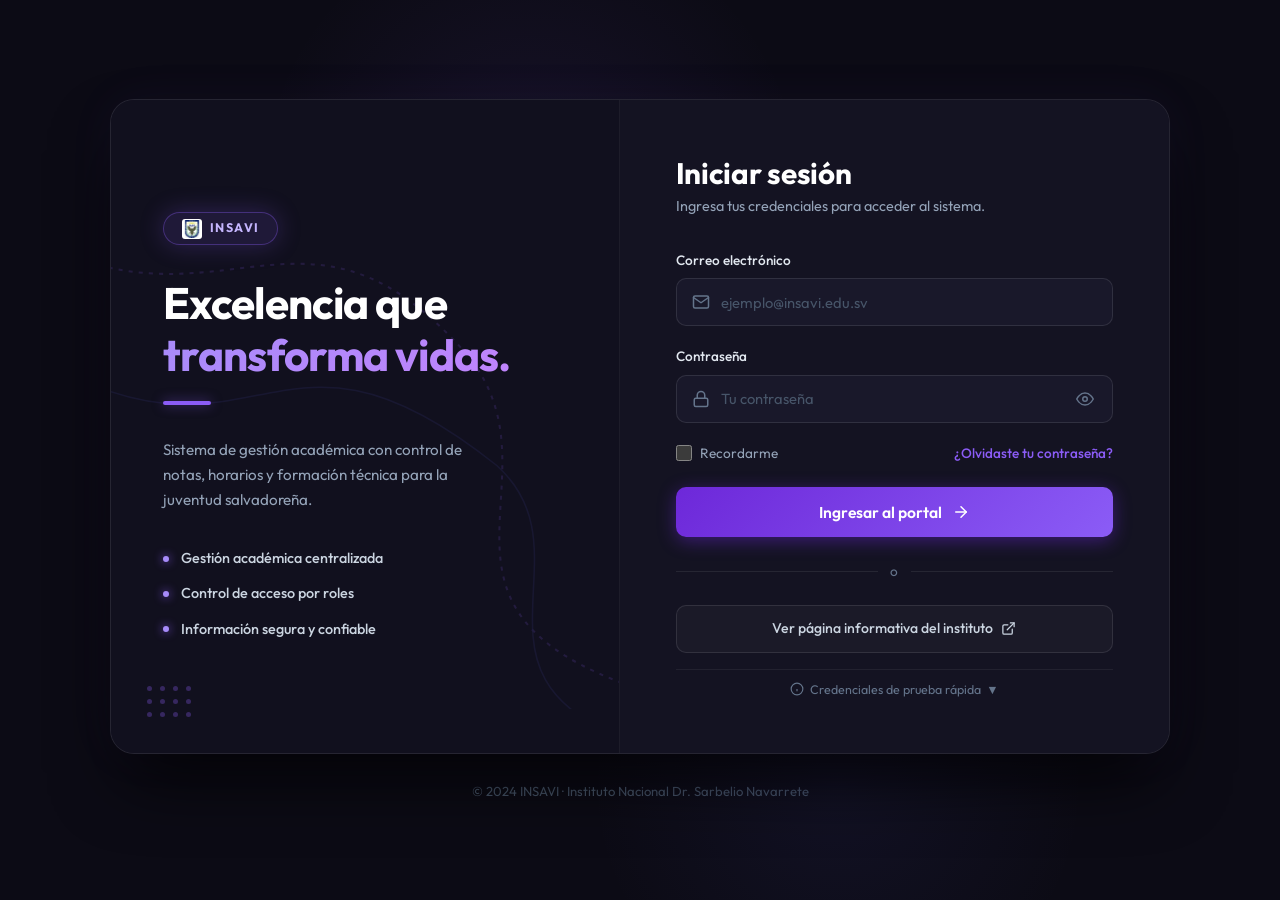
==== index.html @ 85af498f "INSAVI - sistema académico completo" ====
<!DOCTYPE html>
<html lang="es" data-theme="dark">
<head>
  <meta charset="UTF-8">
  <meta name="viewport" content="width=device-width, initial-scale=1.0">
  <title>INSAVI - Iniciar Sesión</title>
  <meta name="description" content="Portal académico del Instituto Nacional Dr. Sarbelio Navarrete. Acceso para administradores, docentes, estudiantes y padres de familia.">
  <link rel="preconnect" href="https://fonts.googleapis.com">
  <link rel="preconnect" href="https://fonts.gstatic.com" crossorigin>
  <link href="https://fonts.googleapis.com/css2?family=Outfit:wght@300;400;500;600;700&display=swap" rel="stylesheet">
  <link rel="stylesheet" href="css/insavi.css">
</head>
<body style="background: #0c0b15; margin: 0; min-height: 100vh; font-family: 'Outfit', sans-serif;">

  <div class="login-page-wrap">
    
    <!-- CARD CONTENEDOR PRINCIPAL -->
    <div class="login-card-container">
      
      <!-- LADO IZQUIERDO: HERO / BRAND -->
      <aside class="login-hero-side">
        <!-- SVG Decorativo de curvas / ondas de fondo -->
        <svg class="hero-wave-bg" viewBox="0 0 500 600" fill="none" xmlns="http://www.w3.org/2000/svg">
          <path d="M-50 150 C 120 220, 200 80, 350 250 C 450 370, 280 500, 520 580" stroke="#8b5cf6" stroke-width="2" stroke-dasharray="4 6"/>
          <path d="M-20 280 C 150 350, 180 200, 380 360 C 480 450, 320 580, 540 640" stroke="#6366f1" stroke-width="1.5" opacity="0.6"/>
        </svg>

        <!-- Matriz de puntos decorativa (inferior izquierda) -->
        <div class="dot-grid">
          <span></span><span></span><span></span><span></span>
          <span></span><span></span><span></span><span></span>
          <span></span><span></span><span></span><span></span>
        </div>

        <div class="login-hero-content">
          <!-- Badge Pill con el Escudo Oficial de INSAVI -->
          <div class="brand-badge">
            <img src="imgInsavi/img9.jpg" alt="Escudo INSAVI" style="width: 20px; height: 20px; object-fit: contain; border-radius: 3px; background: #fff; padding: 1px;">
            INSAVI
          </div>

          <h1>
            Excelencia que<br>
            <span class="purple-text">transforma vidas.</span>
          </h1>

          <div class="accent-bar"></div>

          <p class="desc">
            Sistema de gestión académica con control de notas, horarios y formación técnica para la juventud salvadoreña.
          </p>

          <ul class="feature-list">
            <li><span class="bullet-dot"></span> Gestión académica centralizada</li>
            <li><span class="bullet-dot"></span> Control de acceso por roles</li>
            <li><span class="bullet-dot"></span> Información segura y confiable</li>
          </ul>
        </div>
      </aside>

      <!-- LADO DERECHO: FORMULARIO DE ACCESO -->
      <main class="login-form-side">
        <div class="login-form-wrap" style="max-width: 100%;">
          
          <h2>Iniciar sesión</h2>
          <p class="form-subtitle">Ingresa tus credenciales para acceder al sistema.</p>

          <div class="login-error" id="loginError" role="alert"></div>

          <form class="login-form" id="loginForm" novalidate style="gap: 1.25rem;">
            
            <!-- Campo Correo -->
            <div class="form-group">
              <label for="email" class="form-label">Correo electrónico</label>
              <div class="input-wrapper">
                <span class="input-icon-left">
                  <svg width="18" height="18" viewBox="0 0 24 24" fill="none" stroke="currentColor" stroke-width="2" stroke-linecap="round" stroke-linejoin="round">
                    <path d="M4 4h16c1.1 0 2 .9 2 2v12c0 1.1-.9 2-2 2H4c-1.1 0-2-.9-2-2V6c0-1.1.9-2 2-2z"/>
                    <polyline points="22,6 12,13 2,6"/>
                  </svg>
                </span>
                <input type="email" class="login-input" id="email" name="email" placeholder="ejemplo@insavi.edu.sv" autocomplete="email" required>
              </div>
            </div>

            <!-- Campo Contraseña -->
            <div class="form-group">
              <label for="password" class="form-label">Contraseña</label>
              <div class="input-wrapper">
                <span class="input-icon-left">
                  <svg width="18" height="18" viewBox="0 0 24 24" fill="none" stroke="currentColor" stroke-width="2" stroke-linecap="round" stroke-linejoin="round">
                    <rect x="3" y="11" width="18" height="11" rx="2" ry="2"/>
                    <path d="M7 11V7a5 5 0 0 1 10 0v4"/>
                  </svg>
                </span>
                <input type="password" class="login-input" id="password" name="password" placeholder="Tu contraseña" autocomplete="current-password" required>
                <button type="button" class="btn-toggle-pwd" onclick="togglePasswordVisibility()" aria-label="Mostrar u ocultar contraseña">
                  <svg id="eyeIcon" width="18" height="18" viewBox="0 0 24 24" fill="none" stroke="currentColor" stroke-width="2" stroke-linecap="round" stroke-linejoin="round">
                    <path d="M1 12s4-8 11-8 11 8 11 8-4 8-11 8-11-8-11-8z"/>
                    <circle cx="12" cy="12" r="3"/>
                  </svg>
                </button>
              </div>
              <span class="error-text" id="passwordError" style="color: #f87171; font-size: 0.8rem; margin-top: 0.35rem; display: block;"></span>
            </div>

            <!-- Recordarme & Olvidaste Contraseña -->
            <div class="form-aux-row">
              <label class="remember-label">
                <input type="checkbox" id="rememberMe">
                <span>Recordarme</span>
              </label>
              <a href="#" onclick="alert('Por favor comunícate con la Dirección o Administración del INSAVI para restablecer tu acceso.'); return false;" class="forgot-password-link">
                ¿Olvidaste tu contraseña?
              </a>
            </div>

            <!-- Botón Ingresar -->
            <button type="submit" class="btn-login-submit" id="loginBtn">
              Ingresar al portal
              <svg width="18" height="18" viewBox="0 0 24 24" fill="none" stroke="currentColor" stroke-width="2" stroke-linecap="round" stroke-linejoin="round">
                <line x1="5" y1="12" x2="19" y2="12"/>
                <polyline points="12 5 19 12 12 19"/>
              </svg>
            </button>
          </form>

          <!-- Divisor con o -->
          <div class="form-split-divider">
            <span>o</span>
          </div>

          <!-- Botón de Página Informativa -->
          <a href="insavi.html" class="btn-public-info">
            Ver página informativa del instituto
            <svg width="15" height="15" viewBox="0 0 24 24" fill="none" stroke="currentColor" stroke-width="2" stroke-linecap="round" stroke-linejoin="round">
              <path d="M18 13v6a2 2 0 0 1-2 2H5a2 2 0 0 1-2-2V8a2 2 0 0 1 2-2h6"/>
              <polyline points="15 3 21 3 21 9"/>
              <line x1="10" y1="14" x2="21" y2="3"/>
            </svg>
          </a>

          <!-- Credenciales Demo (Plegables para pruebas rápidas) -->
          <div class="demo-creds-drawer">
            <button type="button" class="demo-creds-btn" onclick="toggleDemoDrawer()">
              <svg width="14" height="14" viewBox="0 0 24 24" fill="none" stroke="currentColor" stroke-width="2"><circle cx="12" cy="12" r="10"/><line x1="12" y1="16" x2="12" y2="12"/><line x1="12" y1="8" x2="12.01" y2="8"/></svg>
              Credenciales de prueba rápida <span id="demoArrow">▼</span>
            </button>
            <div id="demoCredentialsContainer" class="demo-credentials" style="display: none;">
              <div class="demo-head">Haz clic en una cuenta para rellenar los datos:</div>
              <div class="demo-credential" onclick="fillDemo('admin@insavi.edu.sv', 'admin123')">
                <span class="cred-role">Administración</span>
                <span class="cred-email">admin@insavi.edu.sv</span>
                <span class="cred-pass">Clave: <code>admin123</code></span>
              </div>
              <div class="demo-credential" onclick="fillDemo('maria.garcia@insavi.edu.sv', 'docente123')">
                <span class="cred-role">Docencia</span>
                <span class="cred-email">maria.garcia@insavi.edu.sv</span>
                <span class="cred-pass">Clave: <code>docente123</code></span>
              </div>
              <div class="demo-credential" onclick="fillDemo('ana.lopez@estudiante.insavi.edu.sv', 'est123')">
                <span class="cred-role">Estudiantil</span>
                <span class="cred-email">ana.lopez@estudiante.insavi.edu.sv</span>
                <span class="cred-pass">Clave: <code>est123</code></span>
              </div>
              <div class="demo-credential" onclick="fillDemo('jorge.lopez@padre.insavi.edu.sv', 'padre123')">
                <span class="cred-role">Familia</span>
                <span class="cred-email">jorge.lopez@padre.insavi.edu.sv</span>
                <span class="cred-pass">Clave: <code>padre123</code></span>
              </div>
              <div class="demo-credential" onclick="fillDemo('pedro.ramirez@insavi.edu.sv', 'servicios123')">
                <span class="cred-role">Servicios Varios</span>
                <span class="cred-email">pedro.ramirez@insavi.edu.sv</span>
                <span class="cred-pass">Clave: <code>servicios123</code></span>
              </div>
            </div>
          </div>

        </div>
      </main>

    </div>

    <!-- PIE DE PÁGINA EXTERNO -->
    <div class="login-footer-copy">
      © 2024 INSAVI · Instituto Nacional Dr. Sarbelio Navarrete
    </div>

  </div>

  <script src="data/seed.js"></script>
  <script src="js/db.js"></script>
  <script src="js/auth.js"></script>
  <script>
    // Visibilidad de contraseña
    function togglePasswordVisibility() {
      const pwdInput = document.getElementById('password');
      const eyeIcon = document.getElementById('eyeIcon');
      if (pwdInput.type === 'password') {
        pwdInput.type = 'text';
        eyeIcon.innerHTML = `
          <path d="M17.94 17.94A10.07 10.07 0 0 1 12 20c-7 0-11-8-11-8a18.45 18.45 0 0 1 5.06-5.94M9.9 4.24A9.12 9.12 0 0 1 12 4c7 0 11 8 11 8a18.5 18.5 0 0 1-2.16 3.19m-6.72-1.07a3 3 0 1 1-4.24-4.24"/>
          <line x1="1" y1="1" x2="23" y2="23"/>
        `;
      } else {
        pwdInput.type = 'password';
        eyeIcon.innerHTML = `
          <path d="M1 12s4-8 11-8 11 8 11 8-4 8-11 8-11-8-11-8z"/>
          <circle cx="12" cy="12" r="3"/>
        `;
      }
    }

    // Toggle para credenciales de demostración
    function toggleDemoDrawer() {
      const container = document.getElementById('demoCredentialsContainer');
      const arrow = document.getElementById('demoArrow');
      const isHidden = container.style.display === 'none';
      container.style.display = isHidden ? 'block' : 'none';
      arrow.textContent = isHidden ? '▲' : '▼';
    }

    // Auto-rellenar credenciales
    function fillDemo(email, pass) {
      document.getElementById('email').value = email;
      document.getElementById('password').value = pass;
      document.getElementById('email').focus();
    }

    // Recordar correo si fue guardado
    document.addEventListener('DOMContentLoaded', () => {
      const savedEmail = localStorage.getItem('insavi_remember_email');
      if (savedEmail) {
        document.getElementById('email').value = savedEmail;
        document.getElementById('rememberMe').checked = true;
      }

      document.getElementById('loginForm')?.addEventListener('submit', () => {
        const remember = document.getElementById('rememberMe')?.checked;
        const email = document.getElementById('email')?.value.trim();
        if (remember && email) {
          localStorage.setItem('insavi_remember_email', email);
        } else {
          localStorage.removeItem('insavi_remember_email');
        }
      });
    });
  </script>
</body>
</html>
---- css/insavi.css ----
/* ==========================================================================
   INSAVI - Sistema de Diseño
   Paleta institucional refrigerada + tipografía distintiva
   ========================================================================== */

:root {
  /* ===== Paleta institucional (azul / verde / amarillo) ===== */
  --azul-900: #0f172a;
  --azul-800: #1e293b;
  --azul-700: #334155;
  --azul-600: #2563eb;
  --azul-500: #3b82f6;
  --azul-100: #dbeafe;

  --verde-700: #15803d;
  --verde-600: #16a34a;
  --verde-500: #22c55e;
  --verde-100: #dcfce7;

  --amarillo-500: #eab308;
  --amarillo-400: #facc15;
  --amarillo-100: #fef9c3;

  --tinta-900: #0f172a;
  --tinta-700: #334155;
  --tinta-500: #64748b;
  --tinta-300: #94a3b8;

  --neutro-50: #f8fafc;
  --neutro-100: #f1f5f9;
  --neutro-200: #e2e8f0;
  --neutro-400: #94a3b8;

  --exito-700: #15803d;
  --exito-100: #dcfce7;
  --warning-700: #b45309;
  --warning-100: #fef3c7;
  --error-700: #b91c1c;
  --error-100: #fee2e2;

  /* ===== Roles de superficie ===== */
  --bg-canvas: #f1f5f9;
  --bg-surface: #ffffff;
  --bg-raised: #f8fafc;
  --text-primary: var(--tinta-900);
  --text-secondary: var(--tinta-500);
  --text-muted: var(--tinta-300);
  --border-subtle: var(--neutro-200);
  --border-strong: var(--tinta-300);

  --accent: var(--azul-600);
  --accent-hover: var(--azul-700);
  --accent-press: var(--azul-800);
  --accent-soft: var(--azul-100);

  --shadow-1: 0 1px 3px 0 rgb(0 0 0 / 0.1), 0 1px 2px -1px rgb(0 0 0 / 0.1);
  --shadow-2: 0 4px 6px -1px rgb(0 0 0 / 0.1), 0 2px 4px -2px rgb(0 0 0 / 0.1);
  --shadow-3: 0 10px 15px -3px rgb(0 0 0 / 0.1), 0 4px 6px -4px rgb(0 0 0 / 0.1);
  --shadow-4: 0 20px 25px -5px rgb(0 0 0 / 0.1), 0 8px 10px -6px rgb(0 0 0 / 0.1);

  --radius-xs: 6px;
  --radius-sm: 8px;
  --radius-md: 12px;
  --radius-lg: 16px;
  --radius-xl: 24px;
  --radius-2xl: 32px;

  --font-display: 'Outfit', sans-serif;
  --font-body: 'Outfit', sans-serif;

  --ring: 0 0 0 3px rgba(37, 99, 235, 0.25);

  color-scheme: light;
}

[data-theme="dark"] {
  /* Fondos profundos con tinte púrpura/azul oscuro */
  --bg-canvas: #101018;      /* Fondo principal */
  --bg-surface: #181824;     /* Barra lateral / Header */
  --bg-raised: #1d1d2b;      /* Tarjetas, Filas de tabla */
  
  --text-primary: #f8fafc;
  --text-secondary: #94a3b8;
  --text-muted: #64748b;
  
  /* Bordes muy sutiles */
  --border-subtle: rgba(255, 255, 255, 0.05);
  --border-strong: rgba(255, 255, 255, 0.1);

  /* Acento: Púrpura brillante */
  --accent: #8b5cf6;         /* Botones, Activo */
  --accent-hover: #7c3aed;
  --accent-soft: rgba(139, 92, 246, 0.15);

  /* Colores institucionales / KPI en dark mode */
  --azul-900: #1e1b4b;
  --azul-600: #6366f1;       /* Indigo */
  --azul-100: rgba(99, 102, 241, 0.15);
  
  --verde-100: rgba(16, 185, 129, 0.15); /* Esmeralda */
  --verde-500: #10b981;
  --verde-600: #059669;

  --amarillo-100: rgba(245, 158, 11, 0.15); /* Ambar */
  --amarillo-500: #f59e0b;
  --amarillo-600: #d97706;

  /* Estados */
  --exito-100: rgba(16, 185, 129, 0.2);
  --exito-700: #10b981;
  --warning-100: rgba(245, 158, 11, 0.2);
  --warning-700: #f59e0b;
  --error-100: rgba(239, 68, 68, 0.2);
  --error-700: #ef4444;

  --shadow-1: 0 4px 6px -1px rgba(0, 0, 0, 0.5);
  --shadow-2: 0 10px 15px -3px rgba(0, 0, 0, 0.6);
  --shadow-3: 0 20px 25px -5px rgba(0, 0, 0, 0.7);
  --shadow-4: 0 25px 50px -12px rgba(0, 0, 0, 0.8);

  --ring: 0 0 0 3px rgba(139, 92, 246, 0.4);

  color-scheme: dark;
}

/* ==========================================================================
   RESET / BASE
   ========================================================================== */

*,
*::before,
*::after {
  box-sizing: border-box;
  margin: 0;
  padding: 0;
}

html {
  scroll-behavior: smooth;
}

body {
  font-family: var(--font-body);
  font-weight: 400;
  line-height: 1.5;
  background: var(--bg-canvas);
  color: var(--text-primary);
  -webkit-font-smoothing: antialiased;
  text-rendering: optimizeLegibility;
  overflow-x: hidden;
  transition: background-color 0.25s ease, color 0.25s ease;
}

a {
  color: inherit;
  text-decoration: none;
}

button {
  font-family: inherit;
  cursor: pointer;
  border: none;
  background: none;
}

input,
select,
textarea {
  font-family: inherit;
}

::selection {
  background: var(--azul-100);
  color: var(--azul-900);
}

/* ==========================================================================
   TIPOGRAFÍA
   ========================================================================== */

h1, h2, h3, h4 {
  font-family: var(--font-display);
  font-weight: 600;
  text-wrap: balance;
  line-height: 1.15;
  letter-spacing: -0.01em;
}

p {
  text-wrap: pretty;
}

.display-lg {
  font-size: clamp(2rem, 5vw, 3.25rem);
  font-weight: 600;
  line-height: 1.05;
  letter-spacing: -0.02em;
}

.display-md {
  font-size: clamp(1.5rem, 3.5vw, 2.25rem);
  font-weight: 600;
  line-height: 1.1;
  letter-spacing: -0.015em;
}

.heading-sm {
  font-size: 1.05rem;
  font-weight: 600;
}

.body-lg {
  font-size: 1.05rem;
  color: var(--text-secondary);
  line-height: 1.7;
  max-width: 62ch;
}

.body-md {
  font-size: 0.95rem;
  color: var(--text-secondary);
  line-height: 1.6;
}

.caption {
  font-size: 0.8rem;
  color: var(--text-muted);
}

/* Números tabulares para datos */
.tnum {
  font-variant-numeric: tabular-nums;
}

/* ==========================================================================
   BOTONES
   ========================================================================== */

.btn {
  display: inline-flex;
  align-items: center;
  justify-content: center;
  gap: 0.5rem;
  min-height: 44px;
  padding: 0.65rem 1.25rem;
  border-radius: var(--radius-sm);
  font-weight: 600;
  font-size: 0.9rem;
  line-height: 1;
  transition: transform 0.15s ease, background-color 0.15s ease, box-shadow 0.15s ease;
  will-change: transform;
}

.btn:active {
  transform: translateY(1px);
}

.btn:focus-visible {
  outline: none;
  box-shadow: var(--ring);
}

.btn-primary {
  background: var(--accent);
  color: #fff;
}

.btn-primary:hover {
  background: var(--accent-hover);
}

.btn-success {
  background: var(--verde-600);
  color: #fff;
}

.btn-success:hover {
  background: var(--verde-700);
}

.btn-danger {
  background: var(--error-700);
  color: #fff;
}

.btn-danger:hover {
  background: #93370d;
}

.btn-ghost {
  background: transparent;
  color: var(--text-primary);
  border: 1px solid var(--border-strong);
}

.btn-ghost:hover {
  background: var(--bg-raised);
}

.btn-soft {
  background: var(--accent-soft);
  color: var(--accent);
  border: 1px solid transparent;
}

.btn-soft:hover {
  background: var(--azul-100);
}

.btn-sm {
  padding: 0.45rem 0.85rem;
  font-size: 0.8rem;
  min-height: 34px;
  gap: 0.35rem;
}

.btn-icon {
  padding: 0;
  width: 38px;
  height: 38px;
  border-radius: var(--radius-sm);
}

.data-table .btn-icon {
  border: 1px solid var(--border-strong);
  background: var(--bg-surface);
  transition: all 0.2s ease;
}

.data-table .btn-icon:hover {
  background: var(--bg-raised);
  border-color: var(--text-muted);
}

.btn:disabled {
  opacity: 0.6;
  cursor: not-allowed;
}

/* ==========================================================================
   INPUTS / FORMULARIOS
   ========================================================================== */

.field {
  display: flex;
  flex-direction: column;
  gap: 0.4rem;
}

.field label {
  font-size: 0.85rem;
  font-weight: 500;
  color: var(--text-primary);
}

.field .input,
.field select.input {
  min-height: 44px;
  padding: 0.6rem 0.9rem;
  border: 1px solid var(--border-strong);
  border-radius: var(--radius-sm);
  background: var(--bg-surface);
  color: var(--text-primary);
  font-size: 0.92rem;
  transition: border-color 0.15s ease, box-shadow 0.15s ease;
}

.field .input:focus {
  outline: none;
  border-color: var(--accent);
  box-shadow: var(--ring);
}

.field .input::placeholder {
  color: var(--text-muted);
}

.field .hint {
  font-size: 0.75rem;
  color: var(--text-muted);
}

.field .error-text {
  font-size: 0.8rem;
  color: var(--error-700);
  min-height: 0;
}

/* ==========================================================================
   CARD
   ========================================================================== */

.card {
  background: var(--bg-surface);
  border: 1px solid var(--border-subtle);
  border-radius: var(--radius-lg);
  box-shadow: var(--shadow-2);
  transition: transform 0.2s ease, box-shadow 0.2s ease;
}

.card-hover:hover {
  transform: translateY(-2px);
  box-shadow: var(--shadow-4);
}

/* ==========================================================================
   SIDEBAR / NAV LATERAL
   ========================================================================== */

.sidebar {
  position: fixed;
  inset: 0 auto 0 0;
  width: 264px;
  background: var(--bg-surface);
  border-right: 1px solid var(--border-subtle);
  display: flex;
  flex-direction: column;
  z-index: 40;
  transition: transform 0.3s ease;
}

.sidebar-header {
  padding: 1.5rem 1.25rem 1rem;
  display: flex;
  align-items: center;
  gap: 0.75rem;
  border-bottom: 1px solid var(--border-subtle);
  margin-bottom: 0.75rem;
}

.sidebar-header .logo {
  width: 44px;
  height: 44px;
  border-radius: var(--radius-md);
  display: flex;
  align-items: center;
  justify-content: center;
  background: #ffffff;
  padding: 2px;
  flex-shrink: 0;
  box-shadow: 0 2px 8px rgba(0, 0, 0, 0.2);
  overflow: hidden;
}

.sidebar-header .logo img {
  width: 100%;
  height: 100%;
  object-fit: contain;
}

.sidebar-header .brand-name {
  font-family: var(--font-display);
  font-weight: 600;
  font-size: 1rem;
  line-height: 1.2;
}

.sidebar-header .brand-sub {
  font-size: 0.75rem;
  color: var(--text-muted);
}

.sidebar-nav {
  flex: 1;
  padding: 0.5rem 0.75rem;
  overflow-y: auto;
}

.sidebar-promo-card {
  margin: 1rem 0.75rem;
  padding: 1rem;
  background: linear-gradient(135deg, rgba(139, 92, 246, 0.2) 0%, rgba(59, 130, 246, 0.1) 100%);
  border: 1px solid rgba(139, 92, 246, 0.3);
  border-radius: var(--radius-md);
  position: relative;
  overflow: hidden;
}

.sidebar-promo-card h3 {
  font-size: 1rem;
  color: var(--text-primary);
  margin-bottom: 0.2rem;
  position: relative;
  z-index: 2;
}

.sidebar-promo-card p {
  font-size: 0.7rem;
  color: var(--text-secondary);
  line-height: 1.3;
  position: relative;
  z-index: 2;
}

.promo-bg {
  position: absolute;
  bottom: -20px;
  right: -20px;
  width: 80px;
  height: 80px;
  background: radial-gradient(circle, rgba(139, 92, 246, 0.5) 0%, rgba(0,0,0,0) 70%);
  border-radius: 50%;
  z-index: 1;
}

.nav-section {
  font-size: 0.7rem;
  font-weight: 600;
  text-transform: uppercase;
  letter-spacing: 0.06em;
  color: var(--text-muted);
  padding: 0.8rem 0.75rem 0.4rem;
}

.nav-link {
  display: flex;
  align-items: center;
  gap: 0.7rem;
  width: 100%;
  min-height: 42px;
  padding: 0.55rem 0.75rem;
  border-radius: var(--radius-sm);
  font-size: 0.9rem;
  font-weight: 500;
  color: var(--text-secondary);
  transition: background-color 0.15s ease, color 0.15s ease;
}

.nav-link:hover {
  background: var(--bg-raised);
  color: var(--text-primary);
}

.nav-link.active {
  background: var(--accent-soft);
  color: var(--accent);
  font-weight: 600;
}

[data-theme="dark"] .nav-link.active {
  background: rgba(139, 92, 246, 0.2); 
  color: #a78bfa; 
  border-left: 3px solid var(--accent);
}

.nav-link .nav-icon {
  width: 20px;
  text-align: center;
  font-size: 1rem;
  flex-shrink: 0;
}

.sidebar-footer {
  padding: 1rem 1.25rem;
  border-top: 1px solid var(--border-subtle);
  display: flex;
  flex-direction: column;
  gap: 0.5rem;
}

/* ==========================================================================
   LAYOUT PRINCIPAL
   ========================================================================== */

.dashboard {
  min-height: 100dvh;
  display: flex;
}

.main-content {
  flex: 1;
  margin-left: 264px;
  padding: 2rem clamp(1.25rem, 4vw, 3rem) 4rem;
  background: var(--bg-canvas);
  transition: background-color 0.25s ease;
}

[data-theme="dark"] .main-content {
  background: 
    radial-gradient(circle at 85% 8%, rgba(139, 92, 246, 0.12) 0%, transparent 45%),
    radial-gradient(circle at 50% 98%, rgba(99, 102, 241, 0.08) 0%, transparent 50%),
    var(--bg-canvas);
}

/* Header superior */
.topbar {
  display: flex;
  align-items: flex-start;
  justify-content: space-between;
  gap: 1rem;
  margin-bottom: 2.5rem;
  position: relative;
}

.topbar .greeting {
  font-size: 0.85rem;
  color: var(--text-muted);
  margin-bottom: 0.25rem;
}

.topbar h1 {
  font-size: clamp(1.25rem, 2.5vw, 1.6rem);
}

.topbar-actions {
  display: flex;
  align-items: center;
  gap: 0.5rem;
}

/* Avatar de usuario */
.user-chip {
  display: flex;
  align-items: center;
  gap: 0.6rem;
  padding: 0.4rem 0.6rem 0.4rem 0.4rem;
  border-radius: var(--radius-lg);
  background: var(--bg-surface);
  border: 1px solid var(--border-subtle);
}

.avatar {
  width: 36px;
  height: 36px;
  border-radius: 10px;
  display: grid;
  place-items: center;
  font-weight: 700;
  font-size: 0.85rem;
  color: #fff;
  background: linear-gradient(135deg, var(--azul-600), var(--verde-500));
  flex-shrink: 0;
}

.user-chip .chip-meta {
  display: flex;
  flex-direction: column;
  line-height: 1.2;
}

.user-chip .chip-name {
  font-weight: 600;
  font-size: 0.85rem;
}

.user-chip .chip-role {
  font-size: 0.72rem;
  color: var(--text-muted);
  text-transform: uppercase;
  letter-spacing: 0.03em;
}

/* ==========================================================================
   ESTADÍSTICAS (KPI)
   ========================================================================== */

.stats-grid {
  display: grid;
  grid-template-columns: repeat(auto-fit, minmax(200px, 1fr));
  gap: 1rem;
  margin-bottom: 2rem;
}

.kpi {
  padding: 1.25rem;
  border-radius: var(--radius-lg);
  background: var(--bg-surface);
  border: 1px solid var(--border-subtle);
  box-shadow: var(--shadow-2);
  position: relative;
  overflow: hidden;
  display: flex;
  align-items: center;
  gap: 1rem;
}

.kpi::after {
  content: '';
  position: absolute;
  right: -20px;
  top: -20px;
  width: 80px;
  height: 80px;
  border-radius: 50%;
  background: var(--accent-soft);
  opacity: 0.6;
}

.kpi .kpi-icon {
  font-size: 1.4rem;
  width: 48px;
  height: 48px;
  border-radius: 12px;
  display: grid;
  place-items: center;
  background: var(--accent-soft);
  flex-shrink: 0;
}

.kpi-content {
  display: flex;
  flex-direction: column;
}

.kpi .kpi-value {
  font-family: var(--font-display);
  font-size: 1.7rem;
  font-weight: 600;
  letter-spacing: -0.02em;
  line-height: 1.2;
  font-variant-numeric: tabular-nums;
  color: var(--text-primary);
}

.kpi .kpi-label {
  font-size: 0.75rem;
  color: var(--text-muted);
  line-height: 1.3;
}

.kpi.verde .kpi-icon { background: rgba(16, 185, 129, 0.15); color: #10b981; }
.kpi.amarillo .kpi-icon { background: rgba(245, 158, 11, 0.15); color: #f59e0b; }
.kpi.azul .kpi-icon { background: rgba(139, 92, 246, 0.15); color: #8b5cf6; } /* Main purple/indigo */
.kpi.celeste .kpi-icon { background: rgba(59, 130, 246, 0.15); color: #3b82f6; } /* Light blue for family */

/* ==========================================================================
   BARRA DE BÚSQUEDA Y FILTROS (MOCKUP PURPLE THEME)
   ========================================================================== */

.filters-bar {
  display: flex;
  gap: 0.75rem;
  margin-bottom: 1.5rem;
  background: var(--bg-surface);
  padding: 0.6rem 0.85rem;
  border-radius: var(--radius-lg);
  border: 1px solid var(--border-subtle);
  box-shadow: var(--shadow-1);
}

.filters-bar .search-box {
  flex: 1;
  position: relative;
  display: flex;
  align-items: center;
}

.filters-bar .search-box svg {
  position: absolute;
  left: 1rem;
  color: var(--text-muted);
  pointer-events: none;
}

.filters-bar .search-input {
  width: 100%;
  background: var(--bg-raised);
  border: 1px solid var(--border-strong);
  border-radius: var(--radius-md);
  padding: 0.65rem 1rem 0.65rem 2.5rem;
  color: var(--text-primary);
  font-size: 0.88rem;
  outline: none;
  transition: border-color 0.2s, box-shadow 0.2s;
}

.filters-bar .search-input:focus {
  border-color: var(--accent);
  box-shadow: 0 0 0 2px var(--accent-soft);
}

.filters-bar .filter-select-wrap {
  position: relative;
  min-width: 170px;
  display: flex;
  align-items: center;
}

.filters-bar .filter-select-wrap svg.icon-left {
  position: absolute;
  left: 0.85rem;
  color: var(--text-muted);
  pointer-events: none;
}

.filters-bar .filter-select {
  width: 100%;
  background: var(--bg-raised);
  border: 1px solid var(--border-strong);
  border-radius: var(--radius-md);
  padding: 0.65rem 1.8rem 0.65rem 2.2rem;
  color: var(--text-primary);
  font-size: 0.85rem;
  outline: none;
  cursor: pointer;
  appearance: none;
  transition: border-color 0.2s;
}

.filters-bar .filter-select:focus {
  border-color: var(--accent);
}

.filters-bar .filter-select-wrap .chevron-down {
  position: absolute;
  right: 0.85rem;
  color: var(--text-muted);
  pointer-events: none;
}

/* Paginación estilo Mockup */
.pagination-widget {
  display: flex;
  align-items: center;
  justify-content: center;
  gap: 0.5rem;
  margin-top: 1.5rem;
}

.pagination-btn {
  width: 32px;
  height: 32px;
  border-radius: var(--radius-md);
  display: flex;
  align-items: center;
  justify-content: center;
  font-size: 0.85rem;
  font-weight: 600;
  color: var(--text-secondary);
  background: var(--bg-surface);
  border: 1px solid var(--border-subtle);
  cursor: pointer;
  transition: all 0.15s ease;
}

.pagination-btn:hover {
  background: var(--bg-raised);
  color: var(--text-primary);
}

.pagination-btn.active {
  background: var(--accent);
  color: #fff;
  border-color: var(--accent);
  box-shadow: 0 4px 10px rgba(139, 92, 246, 0.4);
}

.pagination-btn:disabled {
  opacity: 0.4;
  cursor: not-allowed;
}

/* ==========================================================================
   TABLAS
   ========================================================================== */

.table-wrap {
  overflow-x: auto;
  border: 1px solid var(--border-subtle);
  border-radius: var(--radius-lg);
  background: var(--bg-surface);
  box-shadow: var(--shadow-2);
}

table.data-table {
  width: 100%;
  border-collapse: collapse;
  min-width: 640px;
}

.data-table th {
  text-align: left;
  padding: 0.85rem 1rem;
  font-size: 0.72rem;
  font-weight: 600;
  text-transform: uppercase;
  letter-spacing: 0.05em;
  color: var(--text-muted);
  background: transparent;
  border-bottom: 1px solid var(--border-strong);
}

.data-table td {
  padding: 0.8rem 1rem;
  border-bottom: 1px solid var(--border-subtle);
  font-size: 0.85rem;
  color: var(--text-secondary);
}

.data-table tbody tr:last-child td {
  border-bottom: none;
}

.data-table tbody tr {
  transition: background-color 0.12s ease;
  background: var(--bg-raised);
}

.data-table tbody tr:hover {
  background: var(--bg-surface);
}

.user-table-cell {
  display: flex;
  align-items: center;
  gap: 0.75rem;
}

.user-table-avatar {
  width: 32px;
  height: 32px;
  border-radius: 50%;
  display: flex;
  align-items: center;
  justify-content: center;
  font-size: 0.75rem;
  font-weight: 700;
  color: #fff;
  flex-shrink: 0;
}

.user-table-avatar.admin { background: #8b5cf6; }
.user-table-avatar.docente { background: #10b981; }
.user-table-avatar.estudiante { background: #f59e0b; }
.user-table-avatar.padre { background: #64748b; }
.user-table-avatar.servicios { background: #3b82f6; }

.user-table-info {
  display: flex;
  flex-direction: column;
}
.user-table-info strong {
  color: var(--text-primary);
  font-size: 0.9rem;
  font-weight: 600;
}
.user-table-info span {
  color: var(--text-muted);
  font-size: 0.75rem;
}

/* Badge de rol */
.role-badge {
  display: inline-flex;
  align-items: center;
  gap: 0.35rem;
  padding: 0.25rem 0.6rem;
  border-radius: 999px;
  font-size: 0.72rem;
  font-weight: 600;
  border: 1px solid transparent;
}

.role-badge.admin { background: rgba(139, 92, 246, 0.15); color: #a78bfa; border-color: rgba(139, 92, 246, 0.3); }
.role-badge.docente { background: rgba(16, 185, 129, 0.15); color: #34d399; border-color: rgba(16, 185, 129, 0.3); }
.role-badge.estudiante { background: rgba(245, 158, 11, 0.15); color: #fbbf24; border-color: rgba(245, 158, 11, 0.3); }
.role-badge.padre { background: rgba(100, 116, 139, 0.15); color: #94a3b8; border-color: rgba(100, 116, 139, 0.3); }
.role-badge.servicios { background: rgba(59, 130, 246, 0.15); color: #60a5fa; border-color: rgba(59, 130, 246, 0.3); }
/* Badge de estado */
.status-dot {
  display: inline-flex;
  align-items: center;
  gap: 0.35rem;
  font-size: 0.8rem;
}

.status-dot::before {
  content: '';
  width: 8px;
  height: 8px;
  border-radius: 50%;
  background: currentColor;
}

.status-dot.activo { color: var(--exito-700); }

/* Badge de nota */
.nota-badge {
  display: inline-flex;
  padding: 0.2rem 0.55rem;
  border-radius: 999px;
  font-size: 0.78rem;
  font-weight: 600;
  font-variant-numeric: tabular-nums;
}

.nota-badge.excellent { background: var(--verde-100); color: var(--exito-700); }
.nota-badge.good { background: var(--azul-100); color: var(--azul-600); }
.nota-badge.average { background: var(--warning-100); color: var(--warning-700); }
.nota-badge.poor { background: var(--error-100); color: var(--error-700); }

/* ==========================================================================
   TABS
   ========================================================================== */

.tabs {
  display: flex;
  gap: 0.35rem;
  flex-wrap: wrap;
  margin-bottom: 1.5rem;
  padding: 0.35rem;
  background: var(--bg-raised);
  border: 1px solid var(--border-subtle);
  border-radius: var(--radius-md);
  width: fit-content;
  max-width: 100%;
}

.tab-btn {
  padding: 0.55rem 1rem;
  border-radius: var(--radius-sm);
  font-size: 0.85rem;
  font-weight: 500;
  color: var(--text-secondary);
  transition: background 0.15s ease, color 0.15s ease, box-shadow 0.15s ease;
  min-height: 40px;
}

.tab-btn:hover {
  color: var(--text-primary);
}

.tab-btn.active {
  background: var(--bg-surface);
  color: var(--accent);
  font-weight: 600;
  box-shadow: var(--shadow-2);
}

/* ==========================================================================
   SECCIONES DE PANEL
   ========================================================================== */

.panel { display: none; }
.panel.active { display: block; animation: panelSlideIn 0.4s cubic-bezier(0.22, 1, 0.36, 1) both; }

@keyframes panelSlideIn {
  from { opacity: 0; transform: translateY(16px) scale(0.995); }
  to { opacity: 1; transform: translateY(0) scale(1); }
}

.panel-exit {
  animation: panelSlideOut 0.2s cubic-bezier(0.55, 0, 1, 0.45) both;
}

@keyframes panelSlideOut {
  from { opacity: 1; transform: translateY(0) scale(1); }
  to { opacity: 0; transform: translateY(-8px) scale(0.995); }
}

.admin-tab { display: none; }
.admin-tab.active { display: block; animation: tabFadeSlide 0.35s cubic-bezier(0.22, 1, 0.36, 1) both; }

@keyframes tabFadeSlide {
  from { opacity: 0; transform: translateX(12px); }
  to { opacity: 1; transform: translateX(0); }
}

/* Stagger animation for list items */
@keyframes listItemIn {
  from { opacity: 0; transform: translateY(8px); }
  to { opacity: 1; transform: translateY(0); }
}

.list-item-enter {
  animation: listItemIn 0.3s cubic-bezier(0.22, 1, 0.36, 1) both;
}

/* Filter bar pulse on change */
@keyframes filterPulse {
  0% { box-shadow: 0 0 0 0 var(--accent-soft); }
  50% { box-shadow: 0 0 0 4px var(--accent-soft); }
  100% { box-shadow: 0 0 0 0 var(--accent-soft); }
}

.filter-active {
  animation: filterPulse 0.4s ease-out;
}

/* Sidebar nav item stagger */
@keyframes navItemIn {
  from { opacity: 0; transform: translateX(-8px); }
  to { opacity: 1; transform: translateX(0); }
}

.nav-item-enter {
  animation: navItemIn 0.25s cubic-bezier(0.22, 1, 0.36, 1) both;
}

/* Enhanced card hover */
.card {
  transition: transform 0.2s cubic-bezier(0.22, 1, 0.36, 1), box-shadow 0.2s ease;
}
.card:hover {
  transform: translateY(-3px);
  box-shadow: var(--shadow-4);
}

/* Button press effect */
.btn {
  transition: transform 0.12s ease, background-color 0.15s ease, box-shadow 0.15s ease;
}
.btn:active {
  transform: scale(0.97);
}

/* Nav link hover enhancement */
.nav-link {
  transition: background-color 0.15s ease, color 0.15s ease, transform 0.15s ease;
}
.nav-link:hover {
  transform: translateX(3px);
}

/* Table row hover enhancement */
table.data-table tbody tr {
  transition: background-color 0.12s ease, transform 0.15s ease;
}
table.data-table tbody tr:hover {
  transform: scale(1.002);
}

/* Toast enhanced */
@keyframes toastIn {
  from { opacity: 0; transform: translateX(30px) scale(0.95); }
  to { opacity: 1; transform: translateX(0) scale(1); }
}

@keyframes toastOut {
  from { opacity: 1; transform: translateX(0) scale(1); }
  to { opacity: 0; transform: translateX(30px) scale(0.95); }
}

/* Modal enhanced */
@keyframes modalIn {
  from { opacity: 0; transform: translateY(20px) scale(0.96); }
  to { opacity: 1; transform: translateY(0) scale(1); }
}

@keyframes overlayIn {
  from { opacity: 0; backdrop-filter: blur(0); }
  to { opacity: 1; backdrop-filter: blur(4px); }
}

.modal-overlay {
  animation: overlayIn 0.25s ease-out;
}

.modal {
  animation: modalIn 0.3s cubic-bezier(0.22, 1, 0.36, 1);
}

/* KPI counter animation */
@keyframes countUp {
  from { opacity: 0; transform: translateY(10px); }
  to { opacity: 1; transform: translateY(0); }
}

.kpi-value {
  animation: countUp 0.5s cubic-bezier(0.22, 1, 0.36, 1) both;
}

/* Badge pop in */
@keyframes badgePop {
  from { opacity: 0; transform: scale(0.5); }
  70% { transform: scale(1.1); }
  to { opacity: 1; transform: scale(1); }
}

.role-badge, .status-dot {
  animation: badgePop 0.3s cubic-bezier(0.22, 1, 0.36, 1) both;
}

/* Pagination button transition */
.pagination-btn {
  transition: all 0.15s cubic-bezier(0.22, 1, 0.36, 1);
}
.pagination-btn:hover:not(:disabled) {
  transform: translateY(-1px);
}
.pagination-btn:active:not(:disabled) {
  transform: scale(0.95);
}

/* Search input focus enhancement */
.search-input:focus {
  transform: translateY(-1px);
  box-shadow: 0 4px 12px rgba(0, 0, 0, 0.08);
}

/* Drawer overlay transition */
#overlayDrawer {
  transition: opacity 0.3s ease;
}

/* Sidebar desktop transition */
@media (min-width: 769px) {
  .sidebar {
    transition: transform 0.3s cubic-bezier(0.22, 1, 0.36, 1), box-shadow 0.3s ease;
  }
}

.section-head {
  display: flex;
  align-items: center;
  justify-content: space-between;
  gap: 1rem;
  flex-wrap: wrap;
  margin-bottom: 1.25rem;
}

.section-head h2 {
  font-size: 1.15rem;
}

/* ==========================================================================
   NOTAS / CARD LIST
   ========================================================================== */

.notas-list {
  display: grid;
  gap: 0.85rem;
}

.nota-card {
  display: grid;
  grid-template-columns: 1fr auto;
  gap: 1rem;
  align-items: center;
  padding: 1.15rem 1.25rem;
  background: var(--bg-surface);
  border: 1px solid var(--border-subtle);
  border-radius: var(--radius-md);
  box-shadow: var(--shadow-2);
  transition: transform 0.18s ease, box-shadow 0.18s ease;
}

.nota-card:hover {
  transform: translateY(-2px);
  box-shadow: var(--shadow-4);
}

.nota-card .materia-name {
  font-weight: 600;
  color: var(--text-primary);
  font-size: 0.98rem;
  margin-bottom: 0.6rem;
}

.notas-grid {
  display: grid;
  grid-template-columns: repeat(3, minmax(0, 1fr));
  gap: 0.5rem;
  max-width: 360px;
}

.nota-item {
  padding: 0.5rem;
  background: var(--bg-raised);
  border-radius: var(--radius-sm);
  border: 1px solid var(--border-subtle);
  text-align: center;
}

.nota-item .label {
  font-size: 0.66rem;
  color: var(--text-muted);
  text-transform: uppercase;
  letter-spacing: 0.04em;
  margin-bottom: 0.15rem;
}

.nota-item .value {
  font-weight: 600;
  font-size: 1.1rem;
  font-variant-numeric: tabular-nums;
}

.promedio {
  min-width: 76px;
  text-align: center;
  padding: 0.6rem 0.8rem;
  border-radius: var(--radius-md);
  font-weight: 700;
  font-size: 1.35rem;
  font-variant-numeric: tabular-nums;
  letter-spacing: -0.01em;
}

.promedio.excellent { background: var(--verde-100); color: var(--exito-700); }
.promedio.good { background: var(--azul-100); color: var(--azul-600); }
.promedio.average { background: var(--warning-100); color: var(--warning-700); }
.promedio.poor { background: var(--error-100); color: var(--error-700); }

/* ==========================================================================
   HORARIO
   ========================================================================== */

.horario-grid {
  display: grid;
  grid-template-columns: repeat(auto-fit, minmax(170px, 1fr));
  gap: 0.75rem;
}

.horario-dia {
  background: var(--bg-surface);
  border: 1px solid var(--border-subtle);
  border-radius: var(--radius-md);
  overflow: hidden;
  box-shadow: var(--shadow-2);
}

.horario-dia-header {
  padding: 0.65rem 0.75rem;
  background: var(--accent-soft);
  color: var(--accent);
  font-weight: 600;
  font-size: 0.82rem;
  text-align: center;
}

.horario-dia-content {
  padding: 0.6rem;
  min-height: 80px;
}

.horario-clase {
  padding: 0.55rem 0.6rem;
  background: var(--bg-raised);
  border: 1px solid var(--border-subtle);
  border-radius: var(--radius-sm);
  margin-bottom: 0.4rem;
  font-size: 0.78rem;
}

.horario-clase .time {
  font-weight: 600;
  color: var(--text-primary);
  font-variant-numeric: tabular-nums;
  font-size: 0.75rem;
}

.horario-clase .materia {
  color: var(--text-secondary);
  font-size: 0.82rem;
  font-weight: 500;
}

.horario-vacio {
  font-size: 0.75rem;
  color: var(--text-muted);
  text-align: center;
  padding: 0.4rem;
}

/* ==========================================================================
   MODAL
   ========================================================================== */

.modal-overlay {
  position: fixed;
  inset: 0;
  background: rgba(16, 24, 40, 0.55);
  display: none;
  align-items: center;
  justify-content: center;
  z-index: 60;
  padding: 1rem;
  backdrop-filter: blur(2px);
}

.modal-overlay.active {
  display: flex;
}

.modal {
  width: 100%;
  max-width: 520px;
  background: var(--bg-surface);
  border-radius: var(--radius-lg);
  box-shadow: var(--shadow-4);
  padding: 1.5rem;
  max-height: 90dvh;
  overflow-y: auto;
}

.modal-header {
  display: flex;
  align-items: center;
  justify-content: space-between;
  margin-bottom: 1.25rem;
}

.modal-header h3 {
  font-size: 1.1rem;
}

.modal-close {
  width: 34px;
  height: 34px;
  border-radius: var(--radius-sm);
  display: grid;
  place-items: center;
  font-size: 1.1rem;
  color: var(--text-muted);
  transition: background 0.15s ease, color 0.15s ease;
}

.modal-close:hover {
  background: var(--bg-raised);
  color: var(--text-primary);
}

.modal .form-actions {
  display: flex;
  gap: 0.5rem;
  justify-content: flex-end;
  margin-top: 1.25rem;
}

.modal .form-actions .btn {
  flex: 1;
}

/* ==========================================================================
   TOAST
   ========================================================================== */

.toast {
  position: fixed;
  bottom: 1.5rem;
  right: 1.5rem;
  z-index: 80;
  padding: 0.9rem 1.2rem;
  border-radius: var(--radius-md);
  font-weight: 500;
  font-size: 0.9rem;
  box-shadow: var(--shadow-4);
  display: none;
  max-width: 90vw;
}

.toast.success { background: var(--exito-700); color: #fff; }
.toast.error { background: var(--error-700); color: #fff; }
.toast.warning { background: var(--warning-700); color: #fff; }

/* ==========================================================================
   EMPTY & LOADING STATES
   ========================================================================== */

.empty-state {
  padding: 3rem 1.5rem;
  text-align: center;
  color: var(--text-muted);
  background: var(--bg-surface);
  border: 1px dashed var(--border-strong);
  border-radius: var(--radius-lg);
}

.empty-state .empty-icon {
  font-size: 2rem;
  margin-bottom: 0.5rem;
  opacity: 0.6;
}

.empty-state h4 {
  font-size: 1rem;
  color: var(--text-primary);
  margin-bottom: 0.25rem;
}

.skeleton {
  border-radius: var(--radius-md);
  background: linear-gradient(90deg, var(--bg-raised) 25%, var(--bg-surface) 50%, var(--bg-raised) 75%);
  background-size: 200% 100%;
  animation: shimmer 1.4s infinite;
}

@keyframes shimmer {
  0% { background-position: 200% 0; }
  100% { background-position: -200% 0; }
}

/* ==========================================================================
   PÁGINA DE LOGIN (MOCKUP PURPLE SPLIT-CARD THEME)
   ========================================================================== */

.login-page-wrap {
  min-height: 100dvh;
  display: flex;
  flex-direction: column;
  align-items: center;
  justify-content: center;
  background: #0c0b15;
  padding: 2.5rem 1.5rem;
  position: relative;
  overflow-x: hidden;
}

/* Cosmic background glow */
.login-page-wrap::before {
  content: '';
  position: absolute;
  top: -10%;
  left: 20%;
  width: 550px;
  height: 550px;
  background: radial-gradient(circle, rgba(139, 92, 246, 0.09) 0%, transparent 70%);
  pointer-events: none;
}

.login-page-wrap::after {
  content: '';
  position: absolute;
  bottom: -15%;
  right: 15%;
  width: 500px;
  height: 500px;
  background: radial-gradient(circle, rgba(99, 102, 241, 0.07) 0%, transparent 70%);
  pointer-events: none;
}

.login-card-container {
  width: 100%;
  max-width: 1060px;
  background: #131221;
  border: 1px solid rgba(255, 255, 255, 0.08);
  border-radius: 24px;
  box-shadow: 0 35px 70px -15px rgba(0, 0, 0, 0.85), 0 0 50px rgba(139, 92, 246, 0.05);
  display: grid;
  grid-template-columns: 1fr 1.08fr;
  overflow: hidden;
  position: relative;
  z-index: 2;
}

/* Lado Izquierdo (Hero / Brand) */
.login-hero-side {
  padding: 3.5rem 3.25rem;
  display: flex;
  flex-direction: column;
  justify-content: center;
  position: relative;
  background: #11101e;
  border-right: 1px solid rgba(255, 255, 255, 0.05);
  overflow: hidden;
}

/* Subtle abstract wave curve in background */
.login-hero-side .hero-wave-bg {
  position: absolute;
  inset: 0;
  pointer-events: none;
  opacity: 0.15;
  z-index: 1;
}

/* Bottom left dot grid */
.login-hero-side .dot-grid {
  position: absolute;
  bottom: 2.25rem;
  left: 2.25rem;
  display: grid;
  grid-template-columns: repeat(4, 5px);
  grid-gap: 8px;
  opacity: 0.3;
  z-index: 1;
}

.login-hero-side .dot-grid span {
  width: 5px;
  height: 5px;
  background: #8b5cf6;
  border-radius: 50%;
}

.login-hero-content {
  position: relative;
  z-index: 2;
}

.login-hero-content .brand-badge {
  display: inline-flex;
  align-items: center;
  gap: 0.5rem;
  padding: 0.35rem 1.1rem;
  border-radius: 999px;
  background: rgba(139, 92, 246, 0.12);
  border: 1px solid rgba(139, 92, 246, 0.35);
  color: #c4b5fd;
  font-size: 0.78rem;
  font-weight: 700;
  letter-spacing: 0.12em;
  text-transform: uppercase;
  margin-bottom: 2rem;
  box-shadow: 0 0 25px rgba(139, 92, 246, 0.25);
}

.login-hero-content h1 {
  font-size: clamp(2rem, 3.5vw, 2.75rem);
  font-weight: 700;
  line-height: 1.18;
  color: #ffffff;
  margin-bottom: 1.25rem;
  letter-spacing: -0.02em;
}

.login-hero-content h1 .purple-text {
  color: #a78bfa;
  background: linear-gradient(135deg, #a78bfa 0%, #c084fc 100%);
  -webkit-background-clip: text;
  -webkit-text-fill-color: transparent;
}

.login-hero-content .accent-bar {
  width: 48px;
  height: 4px;
  background: #8b5cf6;
  border-radius: 999px;
  margin-bottom: 2rem;
  box-shadow: 0 0 12px rgba(139, 92, 246, 0.5);
}

.login-hero-content p.desc {
  color: #94a3b8;
  font-size: 0.95rem;
  line-height: 1.65;
  max-width: 380px;
  margin-bottom: 2.25rem;
}

.login-hero-content .feature-list {
  list-style: none;
  padding: 0;
  margin: 0;
  display: flex;
  flex-direction: column;
  gap: 0.85rem;
}

.login-hero-content .feature-list li {
  display: flex;
  align-items: center;
  gap: 0.75rem;
  color: #cbd5e1;
  font-size: 0.9rem;
  font-weight: 500;
}

.login-hero-content .feature-list li .bullet-dot {
  width: 6px;
  height: 6px;
  border-radius: 50%;
  background: #a78bfa;
  box-shadow: 0 0 10px #8b5cf6;
  flex-shrink: 0;
}

/* Lado Derecho (Formulario) */
.login-form-side {
  padding: 3.5rem 3.5rem;
  display: flex;
  flex-direction: column;
  justify-content: center;
  background: #141322;
}

.login-form-side h2 {
  font-size: 1.85rem;
  font-weight: 700;
  color: #ffffff;
  margin-bottom: 0.4rem;
}

.login-form-side .form-subtitle {
  color: #94a3b8;
  font-size: 0.9rem;
  margin-bottom: 2rem;
}

.login-form-side .form-group {
  margin-bottom: 1.25rem;
}

.login-form-side .form-label {
  display: block;
  font-size: 0.85rem;
  font-weight: 500;
  color: #e2e8f0;
  margin-bottom: 0.5rem;
}

.login-form-side .input-wrapper {
  position: relative;
  display: flex;
  align-items: center;
}

.login-form-side .input-wrapper .input-icon-left {
  position: absolute;
  left: 1rem;
  color: #64748b;
  pointer-events: none;
  display: flex;
  align-items: center;
  justify-content: center;
}

.login-form-side .login-input {
  width: 100%;
  height: 48px;
  background: #19182a;
  border: 1px solid rgba(255, 255, 255, 0.1);
  border-radius: 10px;
  padding: 0.75rem 2.8rem 0.75rem 2.8rem;
  color: #ffffff;
  font-size: 0.92rem;
  outline: none;
  transition: all 0.2s ease;
}

.login-form-side .login-input::placeholder {
  color: #475569;
}

.login-form-side .login-input:focus {
  border-color: #8b5cf6;
  background: #1c1b2f;
  box-shadow: 0 0 0 3px rgba(139, 92, 246, 0.25);
}

.login-form-side .btn-toggle-pwd {
  position: absolute;
  right: 1rem;
  background: transparent;
  border: none;
  color: #64748b;
  cursor: pointer;
  display: flex;
  align-items: center;
  justify-content: center;
  padding: 0.2rem;
  transition: color 0.15s;
}

.login-form-side .btn-toggle-pwd:hover {
  color: #c4b5fd;
}

.login-form-side .form-aux-row {
  display: flex;
  align-items: center;
  justify-content: space-between;
  margin-top: 0.25rem;
  margin-bottom: 1.5rem;
  font-size: 0.85rem;
}

.login-form-side .remember-label {
  display: flex;
  align-items: center;
  gap: 0.5rem;
  color: #94a3b8;
  cursor: pointer;
  user-select: none;
}

.login-form-side .remember-label input[type="checkbox"] {
  accent-color: #8b5cf6;
  width: 16px;
  height: 16px;
  cursor: pointer;
}

.login-form-side .forgot-password-link {
  color: #8b5cf6;
  font-weight: 500;
  text-decoration: none;
  transition: color 0.15s;
}

.login-form-side .forgot-password-link:hover {
  color: #a78bfa;
  text-decoration: underline;
}

.login-form-side .btn-login-submit {
  width: 100%;
  height: 50px;
  background: linear-gradient(135deg, #6d28d9 0%, #8b5cf6 100%);
  color: #ffffff;
  border: none;
  border-radius: 10px;
  font-size: 0.98rem;
  font-weight: 600;
  display: flex;
  align-items: center;
  justify-content: center;
  gap: 0.6rem;
  cursor: pointer;
  box-shadow: 0 4px 18px rgba(109, 40, 217, 0.45);
  transition: all 0.2s ease;
}

.login-form-side .btn-login-submit:hover {
  background: linear-gradient(135deg, #5b21b6 0%, #7c3aed 100%);
  box-shadow: 0 6px 22px rgba(109, 40, 217, 0.6);
  transform: translateY(-1px);
}

.login-form-side .form-split-divider {
  display: flex;
  align-items: center;
  margin: 1.5rem 0;
  color: #475569;
}

.login-form-side .form-split-divider::before,
.login-form-side .form-split-divider::after {
  content: '';
  flex: 1;
  height: 1px;
  background: rgba(255, 255, 255, 0.08);
}

.login-form-side .form-split-divider span {
  padding: 0 0.8rem;
  font-size: 0.85rem;
  color: #64748b;
}

.login-form-side .btn-public-info {
  width: 100%;
  padding: 0.75rem 1rem;
  background: rgba(255, 255, 255, 0.03);
  border: 1px solid rgba(255, 255, 255, 0.1);
  border-radius: 10px;
  color: #cbd5e1;
  font-size: 0.88rem;
  font-weight: 500;
  display: flex;
  align-items: center;
  justify-content: center;
  gap: 0.5rem;
  text-decoration: none;
  transition: all 0.2s;
}

.login-form-side .btn-public-info:hover {
  background: rgba(255, 255, 255, 0.06);
  border-color: rgba(255, 255, 255, 0.2);
  color: #ffffff;
}

.login-error {
  background: rgba(239, 68, 68, 0.15);
  color: #f87171;
  border: 1px solid rgba(239, 68, 68, 0.3);
  padding: 0.75rem 1rem;
  border-radius: 10px;
  font-size: 0.85rem;
  margin-bottom: 1.25rem;
  display: none;
}

.login-error.show {
  display: block;
  animation: fadeInUp 0.25s ease-out;
}

/* Bottom copyright below card */
.login-footer-copy {
  margin-top: 1.75rem;
  color: #475569;
  font-size: 0.82rem;
  text-align: center;
}

/* Demo credentials accordion */
.demo-creds-drawer {
  margin-top: 1rem;
  border-top: 1px solid rgba(255, 255, 255, 0.06);
  padding-top: 0.75rem;
}

.demo-creds-btn {
  background: transparent;
  border: none;
  color: #64748b;
  font-size: 0.78rem;
  cursor: pointer;
  display: flex;
  align-items: center;
  gap: 0.35rem;
  margin: 0 auto;
  transition: color 0.15s;
}

.demo-creds-btn:hover {
  color: #a78bfa;
}

.demo-credentials {
  margin-top: 0.75rem;
  border: 1px solid rgba(255, 255, 255, 0.08);
  border-radius: var(--radius-md);
  overflow: hidden;
  background: #161528;
}

.demo-credentials .demo-head {
  padding: 0.5rem 0.85rem;
  background: #1a1930;
  border-bottom: 1px solid rgba(255, 255, 255, 0.06);
  font-size: 0.72rem;
  font-weight: 600;
  text-transform: uppercase;
  letter-spacing: 0.05em;
  color: #a78bfa;
}

.demo-credential {
  display: grid;
  grid-template-columns: 1fr 1.3fr;
  gap: 0.3rem 0.75rem;
  padding: 0.5rem 0.85rem;
  border-bottom: 1px solid rgba(255, 255, 255, 0.05);
  font-size: 0.78rem;
  align-items: center;
  cursor: pointer;
  transition: background 0.15s;
}

.demo-credential:hover {
  background: rgba(139, 92, 246, 0.1);
}

.demo-credential:last-child {
  border-bottom: none;
}

.demo-credential .cred-role {
  font-weight: 600;
  color: #f1f5f9;
}

.demo-credential .cred-email {
  color: #94a3b8;
  font-size: 0.74rem;
}

.demo-credential .cred-pass {
  grid-column: 1 / -1;
  font-size: 0.72rem;
  color: #64748b;
}

.demo-credential .cred-pass code {
  font-family: monospace;
  background: #100f1c;
  padding: 0.1rem 0.35rem;
  border-radius: 4px;
  color: #c4b5fd;
  border: 1px solid rgba(255, 255, 255, 0.08);
}

@media (max-width: 900px) {
  .login-card-container {
    grid-template-columns: 1fr;
    max-width: 480px;
  }
  .login-hero-side {
    padding: 2.5rem 2rem;
  }
  .login-form-side {
    padding: 2.5rem 2rem;
  }
}

/* Theme toggle en login */
.theme-toggle-login {
  position: fixed;
  top: 1rem;
  right: 1rem;
  z-index: 10;
  width: 44px;
  height: 44px;
  border-radius: var(--radius-sm);
  background: var(--bg-surface);
  border: 1px solid var(--border-subtle);
  color: var(--text-primary);
  display: grid;
  place-items: center;
  box-shadow: var(--shadow-3);
  transition: background 0.2s ease, border-color 0.2s ease, transform 0.15s ease;
}

.theme-toggle-login:hover {
  background: var(--bg-raised);
  border-color: var(--border-strong);
  transform: scale(1.05);
}

.theme-toggle-login:active {
  transform: scale(0.98);
}

.theme-toggle-login:focus-visible {
  outline: none;
  box-shadow: var(--ring);
}

.accordion-insavi {
  width: 100%;
}

.accordion-insavi .accordion-item {
  border: 1px solid var(--border-subtle);
  border-radius: var(--radius-md);
  margin-bottom: 0.75rem;
  overflow: hidden;
  background: var(--bg-surface);
  box-shadow: var(--shadow-1);
  transition: box-shadow 0.15s ease;
}

.accordion-insavi .accordion-item:hover {
  box-shadow: var(--shadow-2);
}

.accordion-insavi .accordion-header {
  width: 100%;
  padding: 0.875rem 1.25rem;
  background: var(--bg-raised);
  border: none;
  border-radius: var(--radius-md) var(--radius-md) 0 0;
  font-size: 0.95rem;
  font-weight: 500;
  color: var(--text-primary);
  cursor: pointer;
  display: flex;
  align-items: center;
  justify-content: space-between;
  transition: background 0.15s ease, color 0.15s ease;
}

.accordion-insavi .accordion-header:hover {
  background: var(--accent-soft);
  color: var(--accent);
}

.accordion-insavi .accordion-header.active {
  background: var(--accent-soft);
  color: var(--accent);
  border-radius: var(--radius-md) var(--radius-md) 0 0;
}

.accordion-insavi .accordion-header .header-text {
  font-weight: 500;
  color: var(--text-primary);
  flex: 1;
}

.accordion-insavi .accordion-header .toggle-icon {
  flex-shrink: 0;
  transition: transform 0.2s ease;
  color: var(--text-secondary);
}

.accordion-insavi .accordion-header.active .toggle-icon {
  transform: rotate(180deg);
}

.accordion-insavi .accordion-content {
  padding: 1rem 1.25rem;
  background: var(--bg-surface);
  border-top: 1px solid var(--border-subtle);
  max-height: 0;
  overflow: hidden;
  transition: max-height 0.3s ease-out, padding 0.3s ease;
}

.accordion-insavi .accordion-content.open {
  max-height: 200px;
  padding-top: 1rem;
  padding-bottom: 1rem;
}

.accordion-insavi .accordion-content p {
  margin-bottom: 0.75rem;
  line-height: 1.6;
}

.accordion-insavi .accordion-content img {
  max-width: 100%;
  height: auto;
  margin-top: 0.75rem;
  border-radius: var(--radius-sm);
}

@keyframes fadeInUp {
  from { opacity: 0; transform: translateY(10px); }
  to { opacity: 1; transform: translateY(0); }
}

.accordion-insavi .accordion-item.visible .accordion-content {
  animation: fadeInUp 0.3s ease-out both;
}

/* ==========================================================================
   RESPONSIVE
   ========================================================================== */

@media (max-width: 1024px) {
  .login-page {
    grid-template-columns: 1fr;
  }

  .login-visual {
    display: none;
  }

  .login-form-side {
    padding: 2rem 1.25rem 3rem;
  }

  .login-form-wrap .form-brand-mobile {
    display: flex;
    align-items: center;
    gap: 0.75rem;
    margin-bottom: 2rem;
  }

  .login-form-wrap .form-brand-mobile .logo {
    width: 44px;
    height: 44px;
    border-radius: 12px;
    background: var(--azul-100);
    color: var(--azul-900);
    display: grid;
    place-items: center;
    font-weight: 700;
  }
}

@media (max-width: 768px) {
  .sidebar {
    transform: translateX(-100%);
  }

  .sidebar.open {
    transform: translateX(0);
    box-shadow: var(--shadow-4);
  }

  .main-content {
    margin-left: 0;
    padding: 1.25rem 1rem 3rem;
  }

  .mobile-menu-btn {
    display: grid;
  }

  .overlay-drawer {
    position: fixed;
    inset: 0;
    background: rgba(16, 24, 40, 0.5);
    z-index: 39;
    display: none;
  }

  .overlay-drawer.open {
    display: block;
  }

  .nota-card {
    grid-template-columns: 1fr;
  }

  .nota-card .promedio {
    width: 100%;
  }

  .user-chip .chip-meta {
    display: none;
  }
}

.mobile-menu-btn {
  display: none;
  position: fixed;
  top: 1rem;
  left: 1rem;
  z-index: 50;
  width: 42px;
  height: 42px;
  border-radius: var(--radius-sm);
  background: var(--bg-surface);
  border: 1px solid var(--border-subtle);
  color: var(--text-primary);
  font-size: 1.2rem;
  box-shadow: var(--shadow-3);
  place-items: center;
}

/* ==========================================================================
   UTILIDADES
   ========================================================================== */

.stack { display: flex; flex-direction: column; gap: 1rem; }
.row { display: flex; gap: 0.75rem; align-items: center; flex-wrap: wrap; }
.row.between { justify-content: space-between; }
.grow { flex: 1; }
.mt-1 { margin-top: 0.5rem; }
.mt-2 { margin-top: 1rem; }
.mt-3 { margin-top: 1.5rem; }
.mb-2 { margin-bottom: 1rem; }
.text-center { text-align: center; }
.muted { color: var(--text-muted); }

@media (prefers-reduced-motion: reduce) {
  *,
  *::before,
  *::after {
    animation-duration: 0.01ms !important;
    animation-iteration-count: 1 !important;
    transition-duration: 0.01ms !important;
  }
}

/* ==========================================================================
   NUEVO PANEL DOCENTE
   ========================================================================== */
.materia-card-btn {
  display: flex;
  flex-direction: column;
  align-items: flex-start;
  width: 100%;
  text-align: left;
  padding: 1.25rem;
  border-radius: var(--radius-md);
  background: var(--bg-canvas);
  border: 1px solid var(--border-subtle);
  transition: all 0.25s ease;
  cursor: pointer;
  box-shadow: var(--shadow-1);
}
.materia-card-btn:hover {
  border-color: var(--accent);
  background: var(--bg-raised);
  transform: translateX(4px);
}
.materia-card-btn.active {
  background: var(--accent-soft);
  border-color: var(--accent);
  border-left: 4px solid var(--accent);
  box-shadow: var(--shadow-2);
}
.materia-card-btn .m-title {
  font-weight: 700;
  font-size: 1.05rem;
  color: var(--text-primary);
  margin-bottom: 0.35rem;
}
.materia-card-btn .m-sec {
  font-size: 0.85rem;
  color: var(--text-muted);
  font-weight: 500;
}

@media (max-width: 992px) {
  .docente-grid {
    grid-template-columns: 1fr !important;
  }
}

/* ==========================================================================
   MEJORAS AL HORARIO (TIMETABLE)
   ========================================================================== */
.horario-grid {
  display: grid !important;
  grid-template-columns: repeat(5, 1fr) !important;
  gap: 1.25rem !important;
  overflow-x: auto;
  padding-bottom: 1rem;
}
.horario-dia {
  background: var(--bg-surface) !important;
  border: 1px solid var(--border-subtle) !important;
  border-radius: var(--radius-md) !important;
  box-shadow: var(--shadow-2) !important;
  overflow: hidden;
  min-width: 180px;
}
.horario-dia-header {
  background: var(--accent) !important;
  color: #fff !important;
  text-align: center;
  padding: 0.85rem !important;
  font-weight: 600;
  font-size: 0.95rem;
  text-transform: uppercase;
  letter-spacing: 0.05em;
}
.horario-dia-content {
  padding: 1rem !important;
  display: flex;
  flex-direction: column;
  gap: 0.75rem;
}
.horario-clase {
  background: var(--bg-raised) !important;
  border-left: 4px solid var(--accent) !important;
  border-radius: 4px !important;
  padding: 0.75rem !important;
  box-shadow: 0 1px 2px rgba(0,0,0,0.05);
  transition: transform 0.2s;
}
.horario-clase:hover {
  transform: translateY(-2px);
  box-shadow: var(--shadow-2);
}

@media (max-width: 1024px) {
  .horario-grid {
    grid-template-columns: repeat(auto-fit, minmax(200px, 1fr)) !important;
  }
}

/* ==========================================================================
   ESTILOS DE IMPRESIÓN
   ========================================================================== */

@media print {
  @page {
    margin: 1.5cm;
    size: A4;
  }

  body {
    background: #fff !important;
    color: #000 !important;
    font-size: 11pt;
  }

  /* Ocultar elementos no necesarios */
  .sidebar,
  .topbar,
  .filters-bar,
  .pagination-widget,
  .btn,
  .btn-icon,
  .form-actions,
  .toast,
  .modal-overlay,
  .sidebar-promo-card,
  .kpi,
  .stats-grid,
  #btnNuevoAdmin,
  .section-head .btn,
  .tab-btn {
    display: none !important;
  }

  /* Layout */
  .dashboard {
    display: block !important;
  }

  .main-content {
    margin-left: 0 !important;
    padding: 0 !important;
    width: 100% !important;
  }

  /* Header de impresión */
  .print-header {
    display: flex !important;
    align-items: center;
    justify-content: space-between;
    padding-bottom: 0.75rem;
    border-bottom: 2px solid #000;
    margin-bottom: 1rem;
  }

  .print-header .logo-print {
    width: 50px;
    height: 50px;
    background: #f0f0f0;
    border-radius: 8px;
    display: flex;
    align-items: center;
    justify-content: center;
    font-weight: 700;
    font-size: 0.7rem;
    color: #333;
  }

  .print-header .info-print h2 {
    font-size: 14pt;
    margin: 0;
    color: #000;
  }

  .print-header .info-print p {
    font-size: 9pt;
    margin: 0;
    color: #555;
  }

  .print-date {
    font-size: 9pt;
    color: #555;
    text-align: right;
  }

  /* Tablas */
  .data-table {
    width: 100% !important;
    border-collapse: collapse !important;
    font-size: 9pt;
  }

  .data-table thead {
    display: table-header-group !important;
  }

  .data-table thead th {
    background: #f0f0f0 !important;
    color: #000 !important;
    padding: 6px 8px !important;
    border: 1px solid #ccc !important;
    font-weight: 700;
    text-transform: uppercase;
    font-size: 8pt;
  }

  .data-table tbody tr {
    background: #fff !important;
    color: #000 !important;
  }

  .data-table tbody td {
    padding: 5px 8px !important;
    border: 1px solid #ddd !important;
    color: #000 !important;
  }

  .data-table tbody tr:nth-child(even) {
    background: #f9f9f9 !important;
  }

  /* Badges en impresión */
  .role-badge,
  .status-dot,
  .nota-badge {
    background: #f0f0f0 !important;
    color: #333 !important;
    border: 1px solid #ccc !important;
    box-shadow: none !important;
    font-size: 8pt;
    padding: 2px 6px;
  }

  .status-dot.activo::before {
    background: #333 !important;
  }

  /* Títulos */
  h1, h2, h3, h4 {
    color: #000 !important;
  }

  .panel.active {
    display: block !important;
    animation: none !important;
  }

  .admin-tab.active {
    display: block !important;
    animation: none !important;
  }

  /* Link de url */
  a[href]::after {
    content: none;
  }

  /* Footer de impresión */
  .print-footer {
    display: block !important;
    margin-top: 2rem;
    padding-top: 0.5rem;
    border-top: 1px solid #ccc;
    font-size: 8pt;
    color: #666;
    text-align: center;
  }
}

/* Ocultar elementos de impresión en pantalla */
.print-header,
.print-footer {
  display: none;
}

/* ==========================================================================
   DRAG & DROP
   ========================================================================== */

.draggable {
  cursor: grab;
  user-select: none;
}

.draggable:active {
  cursor: grabbing;
}

.draggable.dragging {
  opacity: 0.4;
  transform: scale(0.98);
}

.drag-over {
  border: 2px dashed var(--accent) !important;
  background: var(--accent-soft) !important;
}

.drag-ghost {
  background: var(--accent-soft);
  border: 2px solid var(--accent);
  border-radius: var(--radius-md);
  padding: 0.5rem 1rem;
  font-size: 0.85rem;
  color: var(--accent);
  font-weight: 600;
  box-shadow: var(--shadow-4);
  position: fixed;
  pointer-events: none;
  z-index: 10000;
  opacity: 0.9;
}

.drag-handle {
  display: flex;
  align-items: center;
  justify-content: center;
  width: 24px;
  height: 24px;
  color: var(--text-muted);
  cursor: grab;
  border-radius: var(--radius-sm);
  transition: all 0.15s ease;
}

.drag-handle:hover {
  background: var(--bg-raised);
  color: var(--accent);
}

.drag-handle:active {
  cursor: grabbing;
}

table.data-table tbody tr.draggable {
  transition: background-color 0.12s ease, transform 0.15s ease, opacity 0.15s ease;
}

table.data-table tbody tr.draggable:hover {
  background: var(--bg-hover);
}

.drop-indicator {
  height: 3px;
  background: var(--accent);
  border-radius: 2px;
  margin: 2px 0;
  animation: dropPulse 0.8s ease-in-out infinite;
}

@keyframes dropPulse {
  0%, 100% { opacity: 0.5; }
  50% { opacity: 1; }
}
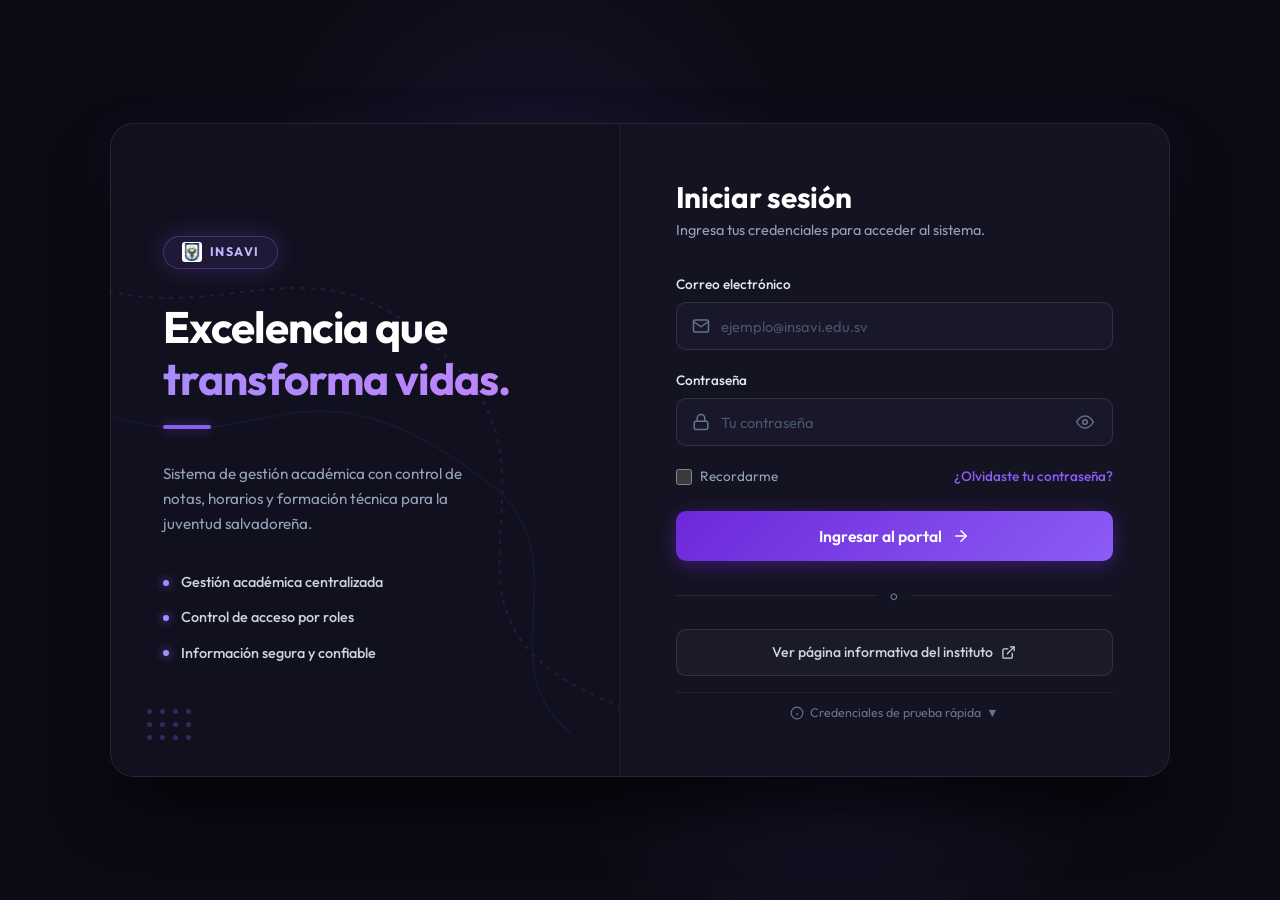
==== commit 3be10832: "feat: servicios daily task tickets per cargo, admin services supervision, .gitignore + README update" ====
--- a/index.html
+++ b/index.html
@@ -168,10 +168,10 @@
                 <span class="cred-email">jorge.lopez@padre.insavi.edu.sv</span>
                 <span class="cred-pass">Clave: <code>padre123</code></span>
               </div>
-              <div class="demo-credential" onclick="fillDemo('pedro.ramirez@insavi.edu.sv', 'servicios123')">
+              <div class="demo-credential" onclick="fillDemo('pedro.sanchez@insavi.edu.sv', 'serv123')">
                 <span class="cred-role">Servicios Varios</span>
-                <span class="cred-email">pedro.ramirez@insavi.edu.sv</span>
-                <span class="cred-pass">Clave: <code>servicios123</code></span>
+                <span class="cred-email">pedro.sanchez@insavi.edu.sv</span>
+                <span class="cred-pass">Clave: <code>serv123</code></span>
               </div>
             </div>
           </div>
@@ -181,10 +181,7 @@
 
     </div>
 
-    <!-- PIE DE PÁGINA EXTERNO -->
-    <div class="login-footer-copy">
-      © 2024 INSAVI · Instituto Nacional Dr. Sarbelio Navarrete
-    </div>
+
 
   </div>
 
--- a/css/insavi.css
+++ b/css/insavi.css
@@ -543,6 +543,20 @@
   border-left: 3px solid var(--accent);
 }
 
+/* Sidebar dark mode enhanced */
+[data-theme="dark"] .sidebar {
+  background: linear-gradient(180deg, #12101e 0%, #16132a 50%, #1a1533 100%);
+  border-right: 1px solid rgba(139, 92, 246, 0.1);
+}
+
+[data-theme="dark"] .sidebar-header {
+  border-bottom: 1px solid rgba(139, 92, 246, 0.1);
+}
+
+[data-theme="dark"] .sidebar-footer {
+  border-top: 1px solid rgba(139, 92, 246, 0.1);
+}
+
 .nav-link .nav-icon {
   width: 20px;
   text-align: center;
@@ -572,7 +586,67 @@
   margin-left: 264px;
   padding: 2rem clamp(1.25rem, 4vw, 3rem) 4rem;
   background: var(--bg-canvas);
-  transition: background-color 0.25s ease;
+  transition: background-color 0.25s ease, margin-left 0.3s cubic-bezier(0.22, 1, 0.36, 1);
+}
+
+/* Estado Colapsado del Sidebar en Escritorio */
+.dashboard.sidebar-collapsed .sidebar {
+  transform: translateX(-100%) !important;
+}
+
+.dashboard.sidebar-collapsed .main-content {
+  margin-left: 0 !important;
+}
+
+/* Botón Hamburguesa en Topbar */
+.btn-sidebar-toggle {
+  display: inline-flex;
+  align-items: center;
+  justify-content: center;
+  width: 42px;
+  height: 42px;
+  border-radius: var(--radius-md);
+  background: var(--bg-surface);
+  border: 1px solid var(--border-subtle);
+  color: var(--text-secondary);
+  cursor: pointer;
+  transition: all 0.22s ease;
+  flex-shrink: 0;
+  margin-top: 0.15rem;
+}
+
+.btn-sidebar-toggle:hover {
+  background: var(--bg-hover);
+  color: #c084fc;
+  border-color: rgba(168, 85, 247, 0.45);
+  box-shadow: 0 0 14px rgba(168, 85, 247, 0.25);
+  transform: translateY(-1px);
+}
+
+.btn-sidebar-toggle:active {
+  transform: scale(0.96);
+}
+
+/* Botón de colapso dentro del sidebar header */
+.sidebar-collapse-btn {
+  display: inline-flex;
+  align-items: center;
+  justify-content: center;
+  width: 32px;
+  height: 32px;
+  border-radius: 6px;
+  background: transparent;
+  border: 1px solid transparent;
+  color: var(--text-muted);
+  cursor: pointer;
+  transition: all 0.2s ease;
+  flex-shrink: 0;
+}
+
+.sidebar-collapse-btn:hover {
+  background: rgba(255, 255, 255, 0.08);
+  color: var(--text-primary);
+  border-color: var(--border-subtle);
 }
 
 [data-theme="dark"] .main-content {
@@ -2273,6 +2347,17 @@
   .docente-grid {
     grid-template-columns: 1fr !important;
   }
+}
+
+/* ==========================================================================
+   DOCENTE SUB-PANELS (toggle entre vistas)
+   ========================================================================== */
+.docente-seccion {
+  animation: subPanelFadeIn 0.3s ease both;
+}
+@keyframes subPanelFadeIn {
+  from { opacity: 0; transform: translateY(8px); }
+  to { opacity: 1; transform: translateY(0); }
 }
 
 /* ==========================================================================
@@ -2584,3 +2669,2081 @@
   0%, 100% { opacity: 0.5; }
   50% { opacity: 1; }
 }
+
+/* ==========================================================================
+   INSAVI - PANEL DOCENTE (REDISEÑO ULTRA-MODERNO ALTA FIDELIDAD)
+   ========================================================================== */
+
+.docente-kpi-grid {
+  display: grid;
+  grid-template-columns: repeat(3, 1fr);
+  gap: 1.25rem;
+  margin-bottom: 2rem;
+}
+
+.docente-kpi-card {
+  background: var(--bg-surface);
+  border: 1px solid var(--border-subtle);
+  border-radius: 16px;
+  padding: 1.25rem 1.5rem;
+  display: flex;
+  align-items: center;
+  justify-content: space-between;
+  box-shadow: var(--shadow-2);
+  position: relative;
+  overflow: hidden;
+  transition: transform 0.2s ease, border-color 0.2s ease, box-shadow 0.2s ease;
+  cursor: pointer;
+}
+
+.docente-kpi-card:hover {
+  transform: translateY(-2px);
+  border-color: rgba(139, 92, 246, 0.4);
+  box-shadow: 0 10px 25px -5px rgba(0, 0, 0, 0.3);
+}
+
+.docente-kpi-content {
+  display: flex;
+  align-items: center;
+  gap: 1.15rem;
+}
+
+.docente-kpi-icon {
+  width: 52px;
+  height: 52px;
+  border-radius: 14px;
+  display: grid;
+  place-items: center;
+  flex-shrink: 0;
+  transition: transform 0.2s ease;
+}
+
+.docente-kpi-card:hover .docente-kpi-icon {
+  transform: scale(1.05);
+}
+
+.docente-kpi-icon.purple {
+  background: rgba(99, 102, 241, 0.2);
+  color: #a78bfa;
+  border: 1px solid rgba(139, 92, 246, 0.35);
+  box-shadow: 0 0 18px rgba(99, 102, 241, 0.25);
+}
+
+.docente-kpi-icon.cyan {
+  background: rgba(6, 182, 212, 0.18);
+  color: #38bdf8;
+  border: 1px solid rgba(6, 182, 212, 0.35);
+  box-shadow: 0 0 18px rgba(6, 182, 212, 0.25);
+}
+
+.docente-kpi-icon.amber {
+  background: rgba(245, 158, 11, 0.18);
+  color: #fbbf24;
+  border: 1px solid rgba(245, 158, 11, 0.35);
+  box-shadow: 0 0 18px rgba(245, 158, 11, 0.25);
+}
+
+.docente-kpi-meta {
+  display: flex;
+  flex-direction: column;
+}
+
+.docente-kpi-value {
+  font-family: var(--font-display);
+  font-size: 2.1rem;
+  font-weight: 700;
+  line-height: 1.1;
+  color: var(--text-primary);
+  font-variant-numeric: tabular-nums;
+}
+
+.docente-kpi-label {
+  font-size: 0.85rem;
+  color: var(--text-muted);
+  font-weight: 500;
+  margin-top: 0.25rem;
+}
+
+.docente-kpi-arrow {
+  color: var(--text-muted);
+  display: flex;
+  align-items: center;
+  justify-content: center;
+  transition: transform 0.2s ease, color 0.2s ease;
+}
+
+.docente-kpi-card:hover .docente-kpi-arrow {
+  transform: translateX(3px);
+  color: var(--accent);
+}
+
+/* GRID PRINCIPAL: MATERIAS Y CALIFICACIONES */
+.docente-grid-layout {
+  display: grid;
+  grid-template-columns: 330px 1fr;
+  gap: 1.5rem;
+  margin-bottom: 2rem;
+  align-items: start;
+}
+
+/* TARJETA DE MATERIAS (COLUMNA IZQUIERDA) */
+.docente-materias-card {
+  background: var(--bg-surface);
+  border: 1px solid rgba(139, 92, 246, 0.2);
+  border-radius: 16px;
+  padding: 1.4rem;
+  box-shadow: var(--shadow-2);
+}
+
+.docente-materias-header {
+  display: flex;
+  align-items: center;
+  justify-content: space-between;
+  margin-bottom: 0.35rem;
+}
+
+.docente-materias-title-wrap {
+  display: flex;
+  align-items: center;
+  gap: 0.75rem;
+}
+
+.docente-header-icon {
+  width: 36px;
+  height: 36px;
+  border-radius: 10px;
+  background: rgba(139, 92, 246, 0.2);
+  color: #a78bfa;
+  border: 1px solid rgba(139, 92, 246, 0.35);
+  display: grid;
+  place-items: center;
+  flex-shrink: 0;
+}
+
+.docente-materias-title {
+  font-size: 1.15rem;
+  font-weight: 700;
+  color: var(--text-primary);
+  margin: 0;
+}
+
+.docente-materias-sub {
+  color: var(--text-muted);
+  font-size: 0.82rem;
+  line-height: 1.4;
+  margin: 0.35rem 0 1.25rem 0;
+}
+
+.docente-materias-list {
+  display: flex;
+  flex-direction: column;
+  gap: 0.75rem;
+}
+
+.docente-materia-btn {
+  display: flex;
+  align-items: center;
+  gap: 0.85rem;
+  width: 100%;
+  padding: 0.85rem 1rem;
+  border-radius: 12px;
+  background: rgba(22, 22, 38, 0.7);
+  border: 1px solid rgba(255, 255, 255, 0.07);
+  cursor: pointer;
+  text-align: left;
+  transition: all 0.2s cubic-bezier(0.4, 0, 0.2, 1);
+  position: relative;
+}
+
+.docente-materia-btn:hover {
+  background: rgba(32, 32, 54, 0.85);
+  border-color: rgba(139, 92, 246, 0.4);
+  transform: translateX(3px);
+}
+
+.docente-materia-btn.active {
+  background: linear-gradient(135deg, rgba(147, 51, 234, 0.25) 0%, rgba(79, 70, 229, 0.15) 100%);
+  border: 1.5px solid #a855f7;
+  box-shadow: 0 0 20px rgba(168, 85, 247, 0.35), inset 0 0 12px rgba(168, 85, 247, 0.15);
+  transform: none;
+}
+
+.docente-materia-badge {
+  width: 38px;
+  height: 38px;
+  border-radius: 10px;
+  display: grid;
+  place-items: center;
+  font-size: 1.15rem;
+  font-weight: 700;
+  flex-shrink: 0;
+  transition: transform 0.2s;
+}
+
+.docente-materia-badge.purple {
+  background: rgba(139, 92, 246, 0.25);
+  color: #c084fc;
+  border: 1px solid rgba(168, 85, 247, 0.35);
+}
+
+.docente-materia-badge.teal {
+  background: rgba(16, 185, 129, 0.25);
+  color: #34d399;
+  border: 1px solid rgba(16, 185, 129, 0.35);
+}
+
+.docente-materia-badge.amber {
+  background: rgba(245, 158, 11, 0.25);
+  color: #fbbf24;
+  border: 1px solid rgba(245, 158, 11, 0.35);
+}
+
+.docente-materia-info {
+  display: flex;
+  flex-direction: column;
+  min-width: 0;
+}
+
+.docente-materia-name {
+  font-size: 0.92rem;
+  font-weight: 600;
+  color: var(--text-primary);
+  white-space: nowrap;
+  overflow: hidden;
+  text-overflow: ellipsis;
+  line-height: 1.25;
+}
+
+.docente-materia-sec {
+  font-size: 0.78rem;
+  color: var(--text-muted);
+  margin-top: 0.2rem;
+}
+
+.docente-materia-btn.active .docente-materia-name {
+  color: #ffffff;
+}
+
+.docente-materia-btn.active .docente-materia-sec {
+  color: #c4b5fd;
+}
+
+.docente-materia-chevron {
+  margin-left: auto;
+  color: var(--text-muted);
+  display: flex;
+  align-items: center;
+  transition: color 0.2s;
+}
+
+.docente-materia-btn.active .docente-materia-chevron {
+  color: #c084fc;
+}
+
+/* TARJETA DE CALIFICACIONES (COLUMNA DERECHA) */
+.docente-calificaciones-card {
+  background: var(--bg-surface);
+  border: 1px solid rgba(139, 92, 246, 0.2);
+  border-radius: 16px;
+  box-shadow: var(--shadow-2);
+  overflow: hidden;
+  display: flex;
+  flex-direction: column;
+  min-height: 440px;
+}
+
+.docente-calif-header {
+  padding: 1.25rem 1.5rem;
+  border-bottom: 1px solid rgba(255, 255, 255, 0.08);
+  background: rgba(14, 14, 26, 0.6);
+  display: flex;
+  align-items: center;
+  justify-content: space-between;
+}
+
+.docente-calif-title-group {
+  display: flex;
+  align-items: center;
+  gap: 0.9rem;
+}
+
+.docente-calif-symbol {
+  width: 42px;
+  height: 42px;
+  border-radius: 12px;
+  background: rgba(139, 92, 246, 0.25);
+  color: #c084fc;
+  border: 1px solid rgba(168, 85, 247, 0.4);
+  display: grid;
+  place-items: center;
+  font-size: 1.25rem;
+  font-weight: 700;
+  box-shadow: 0 0 15px rgba(139, 92, 246, 0.25);
+  flex-shrink: 0;
+}
+
+.docente-calif-titles {
+  display: flex;
+  flex-direction: column;
+}
+
+.docente-calif-materia {
+  font-size: 1.3rem;
+  font-weight: 700;
+  color: var(--text-primary);
+  margin: 0;
+  line-height: 1.2;
+}
+
+.docente-calif-seccion {
+  font-size: 0.85rem;
+  color: var(--text-muted);
+  margin-top: 0.2rem;
+  font-weight: 500;
+}
+
+.docente-btn-print {
+  width: 38px;
+  height: 38px;
+  border-radius: 8px;
+  background: rgba(255, 255, 255, 0.05);
+  border: 1px solid rgba(255, 255, 255, 0.12);
+  color: var(--text-secondary);
+  display: grid;
+  place-items: center;
+  cursor: pointer;
+  transition: all 0.2s ease;
+}
+
+.docente-btn-print:hover {
+  background: rgba(139, 92, 246, 0.25);
+  border-color: #8b5cf6;
+  color: #ffffff;
+  box-shadow: 0 0 12px rgba(139, 92, 246, 0.3);
+}
+
+/* TABLA DE NOTAS */
+.docente-table-wrap {
+  flex: 1;
+  overflow-x: auto;
+  margin: 0;
+}
+
+.docente-table {
+  width: 100%;
+  border-collapse: collapse;
+}
+
+.docente-table thead th {
+  padding: 0.9rem 1rem;
+  font-size: 0.75rem;
+  font-weight: 600;
+  color: var(--text-muted);
+  letter-spacing: 0.06em;
+  text-transform: uppercase;
+  border-bottom: 1px solid rgba(255, 255, 255, 0.08);
+  background: rgba(14, 14, 26, 0.35);
+  text-align: center;
+}
+
+.docente-table thead th:first-child {
+  text-align: left;
+  padding-left: 1.5rem;
+}
+
+.docente-table thead th:last-child {
+  padding-right: 1.5rem;
+}
+
+.docente-table tbody tr {
+  border-bottom: 1px solid rgba(255, 255, 255, 0.05);
+  transition: background 0.15s ease;
+}
+
+.docente-table tbody tr:hover {
+  background: rgba(30, 30, 52, 0.45);
+}
+
+.docente-table tbody td {
+  padding: 0.85rem 1rem;
+  vertical-align: middle;
+  text-align: center;
+}
+
+.docente-table tbody td:first-child {
+  text-align: left;
+  padding-left: 1.5rem;
+}
+
+.docente-table tbody td:last-child {
+  padding-right: 1.5rem;
+}
+
+.docente-student-cell {
+  display: flex;
+  flex-direction: column;
+}
+
+.docente-student-name {
+  font-size: 0.92rem;
+  font-weight: 600;
+  color: var(--text-primary);
+  cursor: pointer;
+  transition: color 0.15s;
+}
+
+.docente-student-name:hover {
+  color: #a78bfa;
+  text-decoration: underline;
+}
+
+.docente-student-email {
+  font-size: 0.75rem;
+  color: var(--text-muted);
+  margin-top: 0.15rem;
+}
+
+.docente-nota-input {
+  width: 62px;
+  height: 38px;
+  background: rgba(14, 14, 26, 0.85);
+  border: 1px solid rgba(255, 255, 255, 0.12);
+  border-radius: 8px;
+  color: var(--text-primary);
+  font-size: 0.92rem;
+  font-weight: 600;
+  text-align: center;
+  outline: none;
+  transition: all 0.2s ease;
+  margin: 0 auto;
+}
+
+.docente-nota-input:focus {
+  border-color: #a855f7;
+  box-shadow: 0 0 0 2px rgba(168, 85, 247, 0.3);
+  background: rgba(20, 20, 36, 0.95);
+}
+
+/* BADGES DE PROMEDIO */
+.docente-prom-badge {
+  display: inline-flex;
+  align-items: center;
+  justify-content: center;
+  min-width: 54px;
+  padding: 0.35rem 0.75rem;
+  border-radius: 20px;
+  font-weight: 700;
+  font-size: 0.82rem;
+  font-variant-numeric: tabular-nums;
+  line-height: 1;
+}
+
+.docente-prom-badge.prom-excellent {
+  background: rgba(16, 185, 129, 0.18);
+  color: #34d399;
+  border: 1px solid rgba(16, 185, 129, 0.35);
+  box-shadow: 0 0 10px rgba(16, 185, 129, 0.2);
+}
+
+.docente-prom-badge.prom-good {
+  background: rgba(99, 102, 241, 0.2);
+  color: #818cf8;
+  border: 1px solid rgba(99, 102, 241, 0.35);
+  box-shadow: 0 0 10px rgba(99, 102, 241, 0.2);
+}
+
+.docente-prom-badge.prom-average {
+  background: rgba(245, 158, 11, 0.18);
+  color: #fbbf24;
+  border: 1px solid rgba(245, 158, 11, 0.35);
+}
+
+.docente-prom-badge.prom-poor {
+  background: rgba(239, 68, 68, 0.18);
+  color: #f87171;
+  border: 1px solid rgba(239, 68, 68, 0.35);
+}
+
+.docente-prom-badge.prom-none {
+  background: rgba(255, 255, 255, 0.05);
+  color: var(--text-muted);
+  border: 1px solid rgba(255, 255, 255, 0.08);
+}
+
+/* BOTONES DE ACCIÓN EN TABLA */
+.docente-actions-group {
+  display: flex;
+  align-items: center;
+  justify-content: center;
+  gap: 0.4rem;
+}
+
+.docente-btn-guardar {
+  background: linear-gradient(135deg, #6366f1 0%, #8b5cf6 100%);
+  color: #ffffff;
+  border: none;
+  border-radius: 8px;
+  padding: 0.45rem 0.85rem;
+  font-size: 0.82rem;
+  font-weight: 600;
+  display: inline-flex;
+  align-items: center;
+  gap: 0.35rem;
+  cursor: pointer;
+  box-shadow: 0 4px 14px rgba(99, 102, 241, 0.35);
+  transition: all 0.2s ease;
+}
+
+.docente-btn-guardar:hover {
+  transform: translateY(-1px);
+  box-shadow: 0 6px 18px rgba(99, 102, 241, 0.45);
+  filter: brightness(1.08);
+}
+
+.docente-btn-dots {
+  background: rgba(255, 255, 255, 0.05);
+  border: 1px solid rgba(255, 255, 255, 0.1);
+  border-radius: 8px;
+  width: 32px;
+  height: 32px;
+  display: inline-flex;
+  align-items: center;
+  justify-content: center;
+  color: var(--text-muted);
+  cursor: pointer;
+  transition: all 0.2s ease;
+}
+
+.docente-btn-dots:hover {
+  background: rgba(255, 255, 255, 0.12);
+  color: var(--text-primary);
+}
+
+/* FOOTER DE LA TABLA */
+.docente-table-footer {
+  padding: 0.95rem 1.5rem;
+  background: rgba(14, 14, 26, 0.7);
+  border-top: 1px solid rgba(255, 255, 255, 0.06);
+  display: flex;
+  align-items: center;
+  justify-content: space-between;
+  font-size: 0.82rem;
+  color: var(--text-muted);
+}
+
+.docente-footer-left {
+  display: flex;
+  align-items: center;
+  gap: 0.5rem;
+}
+
+.docente-footer-right {
+  display: flex;
+  align-items: center;
+  gap: 0.5rem;
+  color: var(--text-muted);
+}
+
+/* HORARIO SEMANAL (SECCIÓN INFERIOR) */
+.docente-horario-card {
+  background: var(--bg-surface);
+  border: 1px solid rgba(139, 92, 246, 0.2);
+  border-radius: 16px;
+  padding: 1.5rem;
+  box-shadow: var(--shadow-2);
+}
+
+.docente-horario-header {
+  display: flex;
+  align-items: center;
+  justify-content: space-between;
+  margin-bottom: 1.25rem;
+}
+
+.docente-horario-title-wrap {
+  display: flex;
+  align-items: center;
+  gap: 0.75rem;
+}
+
+.docente-horario-icon {
+  width: 36px;
+  height: 36px;
+  border-radius: 10px;
+  background: rgba(59, 130, 246, 0.2);
+  color: #38bdf8;
+  border: 1px solid rgba(59, 130, 246, 0.35);
+  display: grid;
+  place-items: center;
+}
+
+.docente-horario-title {
+  font-size: 1.2rem;
+  font-weight: 700;
+  color: var(--text-primary);
+  margin: 0;
+}
+
+.docente-horario-link {
+  color: #818cf8;
+  font-size: 0.85rem;
+  font-weight: 600;
+  cursor: pointer;
+  text-decoration: none;
+  display: flex;
+  align-items: center;
+  gap: 0.3rem;
+  transition: color 0.15s;
+}
+
+.docente-horario-link:hover {
+  color: #a78bfa;
+  text-decoration: underline;
+}
+
+.docente-horario-grid {
+  display: grid;
+  grid-template-columns: repeat(5, 1fr);
+  gap: 1rem;
+}
+
+.docente-dia-col {
+  background: rgba(16, 16, 30, 0.85);
+  border: 1px solid rgba(255, 255, 255, 0.07);
+  border-radius: 12px;
+  overflow: hidden;
+  min-height: 290px;
+  display: flex;
+  flex-direction: column;
+}
+
+.docente-dia-banner {
+  padding: 0.65rem 0.85rem;
+  display: flex;
+  align-items: center;
+  justify-content: space-between;
+  font-weight: 700;
+  font-size: 0.82rem;
+  letter-spacing: 0.04em;
+  color: #ffffff;
+}
+
+.docente-dia-banner.banner-lunes {
+  background: linear-gradient(135deg, #6366f1, #8b5cf6);
+}
+
+.docente-dia-banner.banner-martes {
+  background: linear-gradient(135deg, #0284c7, #06b6d4);
+}
+
+.docente-dia-banner.banner-miercoles {
+  background: linear-gradient(135deg, #7c3aed, #a855f7);
+}
+
+.docente-dia-banner.banner-jueves {
+  background: linear-gradient(135deg, #0284c7, #06b6d4);
+}
+
+.docente-dia-banner.banner-viernes {
+  background: linear-gradient(135deg, #9333ea, #c084fc);
+}
+
+.docente-badge-hoy {
+  background: rgba(255, 255, 255, 0.28);
+  color: #ffffff;
+  padding: 0.15rem 0.5rem;
+  border-radius: 12px;
+  font-size: 0.7rem;
+  font-weight: 700;
+}
+
+.docente-dia-content {
+  padding: 0.75rem;
+  display: flex;
+  flex-direction: column;
+  gap: 0.65rem;
+  flex: 1;
+}
+
+.docente-clase-card {
+  background: rgba(26, 26, 46, 0.8);
+  border: 1px solid rgba(255, 255, 255, 0.06);
+  border-radius: 8px;
+  padding: 0.7rem 0.85rem;
+  border-left: 3.5px solid var(--clase-accent, #8b5cf6);
+  transition: transform 0.15s ease, background 0.15s ease;
+}
+
+.docente-clase-card:hover {
+  background: rgba(34, 34, 60, 0.9);
+  transform: translateX(2px);
+}
+
+.docente-clase-time {
+  font-size: 0.78rem;
+  font-weight: 700;
+  margin-bottom: 0.25rem;
+  color: var(--clase-time, #818cf8);
+  font-variant-numeric: tabular-nums;
+}
+
+.docente-clase-materia {
+  font-size: 0.88rem;
+  font-weight: 600;
+  color: var(--text-primary);
+  line-height: 1.25;
+}
+
+.docente-clase-seccion {
+  font-size: 0.76rem;
+  color: var(--text-muted);
+  margin-top: 0.2rem;
+}
+
+.docente-dia-vacio {
+  flex: 1;
+  display: flex;
+  flex-direction: column;
+  align-items: center;
+  justify-content: center;
+  text-align: center;
+  padding: 1.5rem 0.85rem;
+  color: var(--text-muted);
+}
+
+.docente-vacio-icon {
+  width: 44px;
+  height: 44px;
+  border-radius: 50%;
+  background: rgba(255, 255, 255, 0.04);
+  border: 1px dashed rgba(255, 255, 255, 0.18);
+  display: grid;
+  place-items: center;
+  margin-bottom: 0.75rem;
+  color: var(--text-muted);
+}
+
+.docente-vacio-title {
+  font-size: 0.92rem;
+  font-weight: 600;
+  color: var(--text-primary);
+  margin-bottom: 0.2rem;
+}
+
+.docente-vacio-sub {
+  font-size: 0.78rem;
+  color: var(--text-muted);
+}
+
+/* RESPONSIVE DOCENTE PANEL */
+@media (max-width: 1180px) {
+  .docente-grid-layout {
+    grid-template-columns: 1fr;
+  }
+  .docente-horario-grid {
+    grid-template-columns: repeat(3, 1fr);
+  }
+}
+
+@media (max-width: 768px) {
+  .docente-kpi-grid {
+    grid-template-columns: 1fr;
+  }
+  .docente-horario-grid {
+    grid-template-columns: 1fr;
+  }
+}
+
+/* GREETING */
+.greeting {
+  font-size: 0.95rem;
+  color: #c4b5fd;
+  font-weight: 500;
+  margin-bottom: 0.35rem;
+  display: flex;
+  align-items: center;
+  gap: 0.35rem;
+}
+
+/* TEMA OSCURO EN PANEL DOCENTE */
+[data-theme="dark"] .docente-kpi-card {
+  background: rgba(18, 18, 34, 0.85);
+  border: 1px solid rgba(139, 92, 246, 0.2);
+  box-shadow: 0 4px 20px rgba(0, 0, 0, 0.4);
+}
+
+[data-theme="dark"] .docente-materias-card,
+[data-theme="dark"] .docente-calificaciones-card,
+[data-theme="dark"] .docente-horario-card {
+  background: rgba(18, 18, 34, 0.85);
+  border: 1px solid rgba(139, 92, 246, 0.2);
+  box-shadow: 0 4px 20px rgba(0, 0, 0, 0.4);
+  backdrop-filter: blur(12px);
+}
+
+[data-theme="dark"] .sidebar-nav .nav-link[data-docente-view="resumen"].active {
+  background: linear-gradient(135deg, #4f46e5 0%, #7c3aed 100%);
+  color: #ffffff;
+  box-shadow: 0 4px 15px rgba(124, 58, 237, 0.4);
+}
+
+/* ==========================================
+   PANEL ESTUDIANTE (REDISEÑO DE ALTA FIDELIDAD)
+   ========================================== */
+
+.estudiante-subseccion {
+  animation: fadeInPanel 0.25s cubic-bezier(0.16, 1, 0.3, 1) forwards;
+}
+
+/* Enlaces sutiles tipo botón en cabeceras */
+.est-link-btn {
+  background: transparent;
+  border: none;
+  color: #a78bfa;
+  font-size: 0.82rem;
+  font-weight: 600;
+  display: inline-flex;
+  align-items: center;
+  gap: 0.35rem;
+  cursor: pointer;
+  padding: 0.35rem 0.65rem;
+  border-radius: var(--radius-sm);
+  transition: all 0.2s ease;
+}
+
+.est-link-btn:hover {
+  background: rgba(167, 139, 250, 0.12);
+  color: #c084fc;
+  transform: translateX(2px);
+}
+
+/* Grid Principal Resumen */
+.estudiante-resumen-grid {
+  display: grid;
+  grid-template-columns: 1.4fr 1fr;
+  gap: 1.25rem;
+  margin-bottom: 1.5rem;
+}
+
+@media (max-width: 1080px) {
+  .estudiante-resumen-grid {
+    grid-template-columns: 1fr;
+  }
+}
+
+/* Tarjetas de notas con iconos temáticos (Columna izquierda) */
+.est-notas-list {
+  display: flex;
+  flex-direction: column;
+  gap: 0.75rem;
+  margin-top: 0.5rem;
+}
+
+.est-nota-card {
+  display: flex;
+  align-items: center;
+  justify-content: space-between;
+  gap: 1rem;
+  padding: 0.9rem 1.15rem;
+  background: rgba(22, 22, 36, 0.75);
+  border: 1px solid rgba(255, 255, 255, 0.07);
+  border-radius: 12px;
+  backdrop-filter: blur(12px);
+  transition: all 0.22s ease;
+}
+
+.est-nota-card:hover {
+  background: rgba(28, 28, 46, 0.9);
+  border-color: rgba(168, 85, 247, 0.3);
+  transform: translateY(-2px);
+  box-shadow: 0 8px 24px rgba(0, 0, 0, 0.28);
+}
+
+.est-nota-left {
+  display: flex;
+  align-items: center;
+  gap: 0.85rem;
+  flex: 1;
+  min-width: 0;
+}
+
+/* Iconos de materias temáticos */
+.est-materia-icon {
+  width: 40px;
+  height: 40px;
+  border-radius: 10px;
+  display: flex;
+  align-items: center;
+  justify-content: center;
+  flex-shrink: 0;
+  transition: transform 0.2s ease;
+}
+
+.est-nota-card:hover .est-materia-icon {
+  transform: scale(1.05);
+}
+
+.est-materia-icon.purple {
+  background: rgba(168, 85, 247, 0.16);
+  color: #c084fc;
+  border: 1px solid rgba(168, 85, 247, 0.35);
+  box-shadow: 0 0 12px rgba(168, 85, 247, 0.18);
+}
+
+.est-materia-icon.green {
+  background: rgba(16, 185, 129, 0.16);
+  color: #34d399;
+  border: 1px solid rgba(16, 185, 129, 0.35);
+  box-shadow: 0 0 12px rgba(16, 185, 129, 0.18);
+}
+
+.est-materia-icon.amber {
+  background: rgba(245, 158, 11, 0.16);
+  color: #fbbf24;
+  border: 1px solid rgba(245, 158, 11, 0.35);
+  box-shadow: 0 0 12px rgba(245, 158, 11, 0.18);
+}
+
+.est-materia-icon.indigo {
+  background: rgba(99, 102, 241, 0.16);
+  color: #818cf8;
+  border: 1px solid rgba(99, 102, 241, 0.35);
+  box-shadow: 0 0 12px rgba(99, 102, 241, 0.18);
+}
+
+.est-materia-icon.cyan {
+  background: rgba(6, 182, 212, 0.16);
+  color: #38bdf8;
+  border: 1px solid rgba(6, 182, 212, 0.35);
+  box-shadow: 0 0 12px rgba(6, 182, 212, 0.18);
+}
+
+.est-materia-meta {
+  display: flex;
+  flex-direction: column;
+  min-width: 0;
+}
+
+.est-materia-title {
+  font-weight: 700;
+  font-size: 0.93rem;
+  color: var(--text-primary);
+  white-space: nowrap;
+  overflow: hidden;
+  text-overflow: ellipsis;
+}
+
+.est-materia-prof {
+  font-size: 0.76rem;
+  color: var(--text-muted);
+  margin-top: 0.15rem;
+  white-space: nowrap;
+  overflow: hidden;
+  text-overflow: ellipsis;
+}
+
+/* Cápsulas de Notas (Centro) */
+.est-nota-mid {
+  display: flex;
+  gap: 0.5rem;
+  flex-shrink: 0;
+}
+
+.est-score-pill {
+  display: flex;
+  flex-direction: column;
+  align-items: center;
+  background: rgba(255, 255, 255, 0.04);
+  border: 1px solid rgba(255, 255, 255, 0.06);
+  border-radius: 8px;
+  padding: 0.3rem 0.6rem;
+  min-width: 50px;
+}
+
+.est-pill-tag {
+  font-size: 0.65rem;
+  text-transform: uppercase;
+  letter-spacing: 0.04em;
+  color: var(--text-muted);
+  font-weight: 600;
+}
+
+.est-pill-val {
+  font-size: 0.95rem;
+  font-weight: 700;
+  color: var(--text-primary);
+  margin-top: 0.1rem;
+}
+
+/* Píldora de Promedio (Derecha) */
+.est-nota-right-badge {
+  display: flex;
+  align-items: center;
+  justify-content: flex-end;
+  min-width: 75px;
+  flex-shrink: 0;
+}
+
+.est-promedio-pill {
+  display: inline-flex;
+  align-items: center;
+  gap: 0.45rem;
+  padding: 0.35rem 0.75rem;
+  border-radius: 20px;
+  font-weight: 700;
+  font-size: 0.95rem;
+  letter-spacing: 0.02em;
+}
+
+.est-promedio-pill.aprobado {
+  background: rgba(139, 92, 246, 0.14);
+  color: #c084fc;
+  border: 1px solid rgba(168, 85, 247, 0.4);
+  box-shadow: 0 0 14px rgba(168, 85, 247, 0.22);
+}
+
+.est-promedio-pill.reprobado {
+  background: rgba(248, 113, 113, 0.14);
+  color: #f87171;
+  border: 1px solid rgba(248, 113, 113, 0.35);
+  box-shadow: 0 0 14px rgba(248, 113, 113, 0.2);
+}
+
+.est-promedio-pill.sin-nota {
+  background: var(--bg-canvas);
+  color: var(--text-muted);
+  border: 1px solid var(--border-subtle);
+}
+
+/* Columna de Widgets (Derecha) */
+.est-widgets-col {
+  display: flex;
+  flex-direction: column;
+  gap: 1rem;
+}
+
+.est-widget-card {
+  background: var(--bg-surface);
+  border: 1px solid var(--border-subtle);
+  border-radius: var(--radius-lg);
+  padding: 1.15rem;
+  backdrop-filter: blur(12px);
+}
+
+/* Pills de selección de día */
+.est-dia-pills {
+  display: flex;
+  gap: 0.4rem;
+  margin-bottom: 0.85rem;
+}
+
+.est-dia-pill {
+  flex: 1;
+  background: var(--bg-canvas);
+  border: 1px solid var(--border-subtle);
+  color: var(--text-muted);
+  font-size: 0.76rem;
+  font-weight: 600;
+  padding: 0.4rem 0.2rem;
+  border-radius: 6px;
+  cursor: pointer;
+  transition: all 0.2s ease;
+  text-align: center;
+}
+
+.est-dia-pill:hover {
+  background: var(--bg-hover);
+  color: var(--text-primary);
+}
+
+.est-dia-pill.active {
+  background: rgba(139, 92, 246, 0.2);
+  border-color: rgba(168, 85, 247, 0.5);
+  color: #c084fc;
+  font-weight: 700;
+  box-shadow: 0 0 10px rgba(168, 85, 247, 0.25);
+}
+
+/* Lista de Clases del Día */
+.est-horario-hoy-list {
+  display: flex;
+  flex-direction: column;
+  gap: 0.5rem;
+}
+
+.est-clase-mini-card {
+  display: flex;
+  align-items: center;
+  gap: 0.75rem;
+  padding: 0.65rem 0.85rem;
+  background: var(--bg-canvas);
+  border: 1px solid var(--border-subtle);
+  border-radius: 8px;
+  transition: transform 0.15s ease;
+}
+
+.est-clase-mini-card:hover {
+  transform: translateX(2px);
+  border-color: rgba(139, 92, 246, 0.3);
+}
+
+.est-clase-time-badge {
+  font-size: 0.72rem;
+  font-weight: 700;
+  color: #a78bfa;
+  font-variant-numeric: tabular-nums;
+  background: rgba(139, 92, 246, 0.12);
+  padding: 0.25rem 0.5rem;
+  border-radius: 6px;
+  flex-shrink: 0;
+}
+
+.est-clase-info {
+  flex: 1;
+  min-width: 0;
+}
+
+.est-clase-title {
+  font-size: 0.84rem;
+  font-weight: 600;
+  color: var(--text-primary);
+  white-space: nowrap;
+  overflow: hidden;
+  text-overflow: ellipsis;
+}
+
+.est-clase-sec {
+  font-size: 0.72rem;
+  color: var(--text-muted);
+}
+
+.est-clase-dot {
+  width: 8px;
+  height: 8px;
+  border-radius: 50%;
+  flex-shrink: 0;
+}
+
+.est-horario-vacio {
+  display: flex;
+  align-items: center;
+  justify-content: center;
+  gap: 0.6rem;
+  padding: 1.5rem 1rem;
+  color: var(--text-muted);
+  font-size: 0.82rem;
+}
+
+/* Mini Calendario y Progreso en Fila */
+.est-side-row {
+  display: grid;
+  grid-template-columns: 1fr 1fr;
+  gap: 1rem;
+}
+
+@media (max-width: 600px) {
+  .est-side-row {
+    grid-template-columns: 1fr;
+  }
+}
+
+.est-cal-header {
+  display: flex;
+  align-items: center;
+  justify-content: space-between;
+  font-size: 0.82rem;
+  font-weight: 700;
+  color: var(--text-primary);
+  margin-bottom: 0.75rem;
+}
+
+.est-cal-grid {
+  display: grid;
+  grid-template-columns: repeat(7, 1fr);
+  gap: 0.2rem;
+  text-align: center;
+}
+
+.est-cal-head {
+  font-size: 0.65rem;
+  font-weight: 700;
+  color: var(--text-muted);
+  padding-bottom: 0.35rem;
+}
+
+.est-cal-day {
+  font-size: 0.72rem;
+  padding: 0.3rem 0;
+  border-radius: 4px;
+  color: var(--text-secondary);
+}
+
+.est-cal-day.muted {
+  opacity: 0.25;
+}
+
+.est-cal-day.hoy {
+  background: #8b5cf6;
+  color: #fff;
+  font-weight: 700;
+  box-shadow: 0 0 10px rgba(139, 92, 246, 0.4);
+}
+
+/* Progreso Académico Circular */
+.est-progreso-wrap {
+  display: flex;
+  flex-direction: column;
+  align-items: center;
+  text-align: center;
+}
+
+.est-progreso-title {
+  font-size: 0.82rem;
+  font-weight: 700;
+  color: var(--text-primary);
+  margin-bottom: 0.5rem;
+}
+
+.est-ring-container {
+  position: relative;
+  width: 90px;
+  height: 90px;
+  margin: 0.25rem 0;
+}
+
+.est-ring-svg {
+  transform: rotate(-90deg);
+}
+
+.est-ring-bg {
+  fill: none;
+  stroke: rgba(255, 255, 255, 0.08);
+  stroke-width: 7;
+}
+
+.est-ring-bar {
+  fill: none;
+  stroke: #8b5cf6;
+  stroke-width: 7;
+  stroke-linecap: round;
+  transition: stroke-dashoffset 0.8s ease;
+  filter: drop-shadow(0 0 6px rgba(139, 92, 246, 0.6));
+}
+
+.est-ring-label {
+  position: absolute;
+  inset: 0;
+  display: flex;
+  flex-direction: column;
+  align-items: center;
+  justify-content: center;
+}
+
+.est-ring-pct {
+  font-size: 1.15rem;
+  font-weight: 800;
+  color: var(--text-primary);
+  font-variant-numeric: tabular-nums;
+  line-height: 1;
+}
+
+.est-ring-sub {
+  font-size: 0.62rem;
+  color: var(--text-muted);
+  text-transform: uppercase;
+  margin-top: 0.15rem;
+}
+
+.est-progreso-desc {
+  font-size: 0.72rem;
+  color: var(--text-muted);
+  margin-top: 0.4rem;
+}
+
+/* Fila Inferior (Gráfica de rendimiento + Ranking) */
+.est-bottom-grid {
+  display: grid;
+  grid-template-columns: 1.4fr 1fr;
+  gap: 1.25rem;
+}
+
+@media (max-width: 1080px) {
+  .est-bottom-grid {
+    grid-template-columns: 1fr;
+  }
+}
+
+/* Gráfica de Períodos */
+.est-chart-container {
+  display: flex;
+  flex-direction: column;
+  padding: 0.5rem 0;
+}
+
+.est-chart-svg {
+  width: 100%;
+  height: 130px;
+}
+
+.est-chart-x-labels {
+  display: flex;
+  justify-content: space-around;
+  margin-top: 0.75rem;
+  border-top: 1px solid var(--border-subtle);
+  padding-top: 0.6rem;
+}
+
+.est-x-col {
+  display: flex;
+  flex-direction: column;
+  align-items: center;
+  gap: 0.2rem;
+}
+
+.periodo-num {
+  font-size: 0.72rem;
+  color: var(--text-muted);
+  font-weight: 600;
+}
+
+.periodo-val {
+  font-size: 0.88rem;
+  font-weight: 700;
+  color: var(--text-primary);
+}
+
+.periodo-val.badge {
+  background: rgba(139, 92, 246, 0.2);
+  color: #c084fc;
+  border: 1px solid rgba(168, 85, 247, 0.4);
+  padding: 0.15rem 0.45rem;
+  border-radius: 6px;
+}
+
+/* Ranking de Mejores Calificaciones */
+.est-ranking-list {
+  display: flex;
+  flex-direction: column;
+  gap: 0.6rem;
+  margin-top: 0.5rem;
+}
+
+.est-ranking-item {
+  display: flex;
+  align-items: center;
+  justify-content: space-between;
+  padding: 0.6rem 0.75rem;
+  background: var(--bg-canvas);
+  border: 1px solid var(--border-subtle);
+  border-radius: 8px;
+}
+
+.est-ranking-left {
+  display: flex;
+  align-items: center;
+  gap: 0.65rem;
+  min-width: 0;
+}
+
+.est-rank-dot {
+  width: 9px;
+  height: 9px;
+  border-radius: 50%;
+  flex-shrink: 0;
+}
+
+.est-rank-nombre {
+  font-size: 0.84rem;
+  font-weight: 600;
+  color: var(--text-primary);
+  white-space: nowrap;
+  overflow: hidden;
+  text-overflow: ellipsis;
+}
+
+.est-rank-score {
+  font-size: 0.95rem;
+  font-weight: 800;
+  color: #c084fc;
+  font-variant-numeric: tabular-nums;
+}
+
+/* ==========================================
+   PANEL PADRE DE FAMILIA REDISEÑADO
+   ========================================== */
+
+/* Preview cards en vista resumen */
+.padre-hijos-preview {
+  display: flex;
+  flex-direction: column;
+  gap: 0.85rem;
+  margin-top: 1.5rem;
+}
+
+.padre-preview-card {
+  display: flex;
+  align-items: center;
+  gap: 1.25rem;
+  padding: 1.2rem 1.45rem;
+  background: var(--bg-surface);
+  border: 1px solid var(--border-subtle);
+  border-radius: var(--radius-lg);
+  cursor: pointer;
+  transition: all 0.22s ease;
+  backdrop-filter: blur(12px);
+}
+
+.padre-preview-card:hover {
+  background: rgba(28, 28, 46, 0.9);
+  border-color: rgba(168, 85, 247, 0.4);
+  transform: translateY(-2px);
+  box-shadow: 0 8px 24px rgba(0, 0, 0, 0.3);
+}
+
+.padre-preview-avatar {
+  width: 52px;
+  height: 52px;
+  border-radius: 50%;
+  background: rgba(139, 92, 246, 0.18);
+  border: 1.5px solid rgba(139, 92, 246, 0.35);
+  color: #c084fc;
+  font-weight: 800;
+  font-size: 1.1rem;
+  display: flex;
+  align-items: center;
+  justify-content: center;
+  flex-shrink: 0;
+}
+
+.padre-preview-info {
+  flex: 1;
+  min-width: 0;
+}
+
+.padre-preview-nombre {
+  font-weight: 700;
+  font-size: 1.05rem;
+  color: var(--text-primary);
+  margin-bottom: 0.25rem;
+}
+
+.padre-preview-seccion {
+  font-size: 0.82rem;
+  color: var(--text-secondary);
+}
+
+.padre-preview-materias {
+  font-size: 0.78rem;
+  color: var(--text-muted);
+  margin-top: 0.2rem;
+}
+
+.padre-preview-right {
+  display: flex;
+  flex-direction: column;
+  align-items: center;
+  gap: 0.35rem;
+  min-width: 80px;
+}
+
+.padre-preview-promedio {
+  font-size: 1.6rem;
+  font-weight: 800;
+  color: var(--text-primary);
+  font-variant-numeric: tabular-nums;
+  line-height: 1;
+}
+
+.padre-preview-promedio-label {
+  font-size: 0.65rem;
+  text-transform: uppercase;
+  letter-spacing: 0.05em;
+  color: var(--text-muted);
+}
+
+.padre-estado-badge {
+  font-size: 0.72rem;
+  font-weight: 600;
+  padding: 0.2rem 0.6rem;
+  border-radius: 20px;
+  white-space: nowrap;
+}
+
+.padre-estado-badge.estado-aprobado {
+  color: #34d399;
+  background: rgba(52, 211, 153, 0.12);
+  border: 1px solid rgba(52, 211, 153, 0.3);
+}
+
+.padre-estado-badge.estado-riesgo {
+  color: #f87171;
+  background: rgba(248, 113, 113, 0.12);
+  border: 1px solid rgba(248, 113, 113, 0.3);
+}
+
+.padre-estado-badge.estado-sin {
+  color: var(--text-muted);
+  background: var(--bg-canvas);
+  border: 1px solid var(--border-subtle);
+}
+
+.padre-preview-arrow {
+  color: var(--text-muted);
+  flex-shrink: 0;
+  transition: transform 0.2s ease, color 0.2s ease;
+}
+
+.padre-preview-card:hover .padre-preview-arrow {
+  transform: translateX(4px);
+  color: #c084fc;
+}
+
+/* Badge de promedio en header del hijo */
+.padre-promedio-badge {
+  display: flex;
+  align-items: center;
+  gap: 0.5rem;
+  background: rgba(139, 92, 246, 0.14);
+  border: 1px solid rgba(139, 92, 246, 0.35);
+  border-radius: var(--radius-lg);
+  padding: 0.45rem 0.95rem;
+  color: #c084fc;
+  box-shadow: 0 0 14px rgba(139, 92, 246, 0.2);
+}
+
+.padre-promedio-badge span:first-of-type {
+  font-size: 1.4rem;
+  font-weight: 800;
+  color: var(--text-primary);
+  font-variant-numeric: tabular-nums;
+}
+
+.padre-promedio-label {
+  font-size: 0.72rem;
+  color: var(--text-muted);
+  text-transform: uppercase;
+  letter-spacing: 0.05em;
+}
+
+/* Avatar en lista lateral de hijos */
+.docente-materia-avatar {
+  width: 38px;
+  height: 38px;
+  border-radius: 50%;
+  display: flex;
+  align-items: center;
+  justify-content: center;
+  font-weight: 700;
+  font-size: 0.88rem;
+  flex-shrink: 0;
+}
+
+.estudiante-avatar {
+  background: rgba(139, 92, 246, 0.18);
+  border: 1.5px solid rgba(139, 92, 246, 0.35);
+  color: #c084fc;
+}
+
+/* Horario 5 días padre */
+.padre-horario-grid {
+  display: grid;
+  grid-template-columns: repeat(5, 1fr);
+  gap: 0.6rem;
+}
+
+@media (max-width: 900px) {
+  .padre-horario-grid {
+    grid-template-columns: 1fr;
+  }
+}
+
+.padre-horario-dia {
+  background: var(--bg-canvas);
+  border: 1px solid var(--border-subtle);
+  border-radius: var(--radius-md);
+  overflow: hidden;
+}
+
+.padre-horario-dia-header {
+  font-size: 0.72rem;
+  font-weight: 700;
+  text-transform: uppercase;
+  letter-spacing: 0.06em;
+  color: var(--text-muted);
+  padding: 0.5rem 0.6rem;
+  border-bottom: 1px solid var(--border-subtle);
+  text-align: center;
+  background: var(--bg-raised);
+  display: flex;
+  align-items: center;
+  justify-content: center;
+  gap: 0.35rem;
+}
+
+.padre-horario-dia-header.hoy {
+  color: #c084fc;
+  border-bottom-color: rgba(168, 85, 247, 0.35);
+}
+
+.padre-hoy-tag {
+  background: #8b5cf6;
+  color: #fff;
+  font-size: 0.62rem;
+  padding: 0.1rem 0.35rem;
+  border-radius: 4px;
+}
+
+.padre-horario-dia-body {
+  display: flex;
+  flex-direction: column;
+  gap: 0;
+  padding: 0.45rem;
+}
+
+.padre-horario-clase {
+  padding: 0.45rem 0.55rem;
+  border-radius: 6px;
+  background: rgba(139, 92, 246, 0.08);
+  border: 1px solid rgba(139, 92, 246, 0.15);
+  margin-bottom: 0.35rem;
+}
+
+.padre-clase-time {
+  font-size: 0.68rem;
+  font-weight: 700;
+  color: #a78bfa;
+  font-variant-numeric: tabular-nums;
+}
+
+.padre-clase-nombre {
+  font-size: 0.78rem;
+  font-weight: 600;
+  color: var(--text-primary);
+  line-height: 1.25;
+  margin-top: 0.15rem;
+}
+
+.padre-clase-sec {
+  font-size: 0.7rem;
+  color: var(--text-muted);
+  margin-top: 0.1rem;
+}
+
+.padre-horario-vacio {
+  display: flex;
+  flex-direction: column;
+  align-items: center;
+  justify-content: center;
+  gap: 0.35rem;
+  text-align: center;
+  padding: 1.25rem 0;
+  color: var(--text-muted);
+  font-size: 0.75rem;
+}
+
+/* Iconos de KPI */
+.docente-kpi-icon.green {
+  background: rgba(16, 185, 129, 0.12);
+  color: #34d399;
+  box-shadow: 0 0 0 1px rgba(16, 185, 129, 0.2);
+}
+
+.docente-kpi-card:hover .docente-kpi-icon.green {
+  box-shadow: 0 0 16px rgba(16, 185, 129, 0.35);
+}
+
+/* ==========================================================================
+   INSAVI - TAREAS DIARIAS DE SERVICIOS
+   ========================================================================== */
+
+/* Badges extra de cargo */
+.role-badge.limpieza {
+  background: rgba(14, 165, 233, 0.12);
+  color: #0ea5e9;
+  border: 1px solid rgba(14, 165, 233, 0.3);
+}
+
+.role-badge.seguridad {
+  background: rgba(245, 158, 11, 0.12);
+  color: #f59e0b;
+  border: 1px solid rgba(245, 158, 11, 0.3);
+}
+
+/* Progreso */
+.servicios-progreso {
+  background: var(--bg-surface);
+  border: 1px solid var(--border-subtle);
+  border-radius: var(--radius-md);
+  padding: 1.25rem;
+  box-shadow: var(--shadow-1);
+}
+
+.servicios-progreso-info {
+  display: flex;
+  justify-content: space-between;
+  align-items: center;
+  gap: 0.75rem;
+  margin-bottom: 0.6rem;
+}
+
+.servicios-fecha {
+  font-size: 0.8rem;
+  font-weight: 600;
+  color: var(--text-muted);
+  text-transform: uppercase;
+  letter-spacing: 0.04em;
+}
+
+.servicios-progreso-valor {
+  font-size: 0.95rem;
+  font-weight: 700;
+  color: var(--accent);
+}
+
+.servicios-progreso-bar {
+  height: 8px;
+  background: var(--bg-canvas);
+  border-radius: 999px;
+  overflow: hidden;
+}
+
+.servicios-progreso-fill {
+  height: 100%;
+  background: linear-gradient(90deg, var(--accent), var(--accent-hover));
+  border-radius: 999px;
+  transition: width 0.4s ease;
+}
+
+.servicios-progreso-pills {
+  display: flex;
+  gap: 0.85rem;
+  margin-top: 0.75rem;
+}
+
+.pill {
+  display: inline-flex;
+  align-items: center;
+  gap: 0.4rem;
+  font-size: 0.8rem;
+  font-weight: 600;
+  padding: 0.3rem 0.65rem;
+  border-radius: 999px;
+  border: 1px solid var(--border-subtle);
+  background: var(--bg-raised);
+  color: var(--text-secondary);
+}
+
+.pill-pendiente {
+  color: var(--warning-700);
+  background: var(--warning-100);
+  border-color: transparent;
+}
+
+.pill-progreso {
+  color: #0ea5e9;
+  background: rgba(14, 165, 233, 0.1);
+  border-color: transparent;
+}
+
+.pill-completada {
+  color: var(--exito-700);
+  background: var(--exito-100);
+  border-color: transparent;
+}
+
+.pill-dot {
+  width: 8px;
+  height: 8px;
+  border-radius: 50%;
+  background: currentColor;
+  flex-shrink: 0;
+}
+
+/* Lista de tareas */
+.tareas-lista {
+  display: flex;
+  flex-direction: column;
+  gap: 0.85rem;
+  margin-top: 1.25rem;
+}
+
+.tarea-card {
+  background: var(--bg-surface);
+  border: 1px solid var(--border-subtle);
+  border-radius: var(--radius-md);
+  box-shadow: var(--shadow-1);
+  display: flex;
+  overflow: hidden;
+  animation: subPanelFadeIn 0.35s ease both;
+  transition: transform 0.2s ease, box-shadow 0.2s ease, border-color 0.2s ease;
+}
+
+.tarea-card:hover {
+  transform: translateY(-2px);
+  box-shadow: var(--shadow-2);
+}
+
+.tarea-borde {
+  width: 4px;
+  flex-shrink: 0;
+  background: var(--border-subtle);
+  transition: background-color 0.2s ease;
+}
+
+.tarea--pendiente .tarea-borde { background: var(--warning-700); }
+.tarea--en_progreso .tarea-borde { background: #0ea5e9; }
+.tarea--completada .tarea-borde { background: var(--exito-700); }
+
+.tarea-contenido {
+  flex: 1;
+  padding: 0.9rem 1.1rem;
+  display: flex;
+  flex-direction: column;
+  gap: 0.4rem;
+  min-width: 0;
+}
+
+.tarea-top {
+  display: flex;
+  justify-content: space-between;
+  align-items: flex-start;
+  gap: 0.75rem;
+}
+
+.tarea-titulo {
+  font-size: 0.95rem;
+  font-weight: 600;
+  color: var(--text-primary);
+  line-height: 1.3;
+  margin: 0;
+}
+
+.tarea-descripcion {
+  font-size: 0.85rem;
+  color: var(--text-secondary);
+  line-height: 1.5;
+  margin: 0;
+}
+
+.tarea-meta {
+  display: flex;
+  align-items: center;
+  gap: 0.75rem;
+  flex-wrap: wrap;
+  margin-top: 0.15rem;
+}
+
+.tarea-estado {
+  display: inline-flex;
+  align-items: center;
+  gap: 0.35rem;
+  font-size: 0.72rem;
+  font-weight: 700;
+  text-transform: uppercase;
+  letter-spacing: 0.04em;
+  padding: 0.3rem 0.6rem;
+  border-radius: 999px;
+  white-space: nowrap;
+}
+
+.estado-pendiente {
+  background: var(--warning-100);
+  color: var(--warning-700);
+}
+
+.estado-progreso {
+  background: rgba(14, 165, 233, 0.12);
+  color: #0ea5e9;
+}
+
+.estado-completada {
+  background: var(--exito-100);
+  color: var(--exito-700);
+}
+
+.badge-turno {
+  font-size: 0.72rem;
+  font-weight: 600;
+  padding: 0.2rem 0.55rem;
+  border-radius: 6px;
+  border: 1px solid var(--border-subtle);
+  color: var(--text-secondary);
+  background: var(--bg-raised);
+}
+
+.badge-turno.manana {
+  color: #0ea5e9;
+  background: rgba(14, 165, 233, 0.1);
+  border-color: transparent;
+}
+
+.badge-turno.tarde {
+  color: #f59e0b;
+  background: rgba(245, 158, 11, 0.1);
+  border-color: transparent;
+}
+
+.tarea-acciones {
+  display: flex;
+  align-items: center;
+  gap: 0.4rem;
+  flex-shrink: 0;
+}
+
+.tarea-check {
+  width: 34px;
+  height: 34px;
+  display: inline-flex;
+  align-items: center;
+  justify-content: center;
+  border-radius: 50%;
+  border: 1px solid var(--border-subtle);
+  background: var(--bg-raised);
+  color: var(--text-muted);
+  cursor: pointer;
+  transition: all 0.18s ease;
+}
+
+.tarea-check:hover {
+  color: #fff;
+  background: var(--exito-700);
+  border-color: var(--exito-700);
+  box-shadow: 0 0 0 4px var(--exito-100);
+}
+
+/* Tarjetas en vista de detalle (admin): sin botones de acción */
+.tarea-card.tarea--detalle .tarea-acciones {
+  display: none;
+}
+
+.tarea-card.tarea--completada .tarea-titulo,
+.tarea-card.tarea--completada .tarea-descripcion {
+  text-decoration: line-through;
+  color: var(--text-muted);
+}
+
+/* Lista de trabajadores (admin) */
+.trabajadores-lista {
+  display: flex;
+  flex-direction: column;
+  gap: 0.6rem;
+  margin-top: 0.75rem;
+}
+
+.trabajador-row {
+  display: flex;
+  align-items: center;
+  gap: 1rem;
+  background: var(--bg-surface);
+  border: 1px solid var(--border-subtle);
+  border-radius: var(--radius-md);
+  padding: 0.85rem 1rem;
+  box-shadow: var(--shadow-1);
+  animation: subPanelFadeIn 0.35s ease both;
+  flex-wrap: wrap;
+}
+
+.trabajador-info {
+  display: flex;
+  align-items: center;
+  gap: 0.75rem;
+  min-width: 220px;
+  flex: 1;
+}
+
+.trabajador-progreso-caja {
+  display: flex;
+  align-items: center;
+  gap: 0.75rem;
+  flex: 1 1 220px;
+  min-width: 200px;
+}
+
+.trabajador-progreso {
+  flex: 1;
+  height: 6px;
+  background: var(--bg-canvas);
+  border-radius: 999px;
+  overflow: hidden;
+}
+
+.trabajador-progreso-fill {
+  height: 100%;
+  background: linear-gradient(90deg, var(--exito-700), var(--exito-600, #16a34a));
+  border-radius: 999px;
+  transition: width 0.4s ease;
+}
+
+/* Panel de alerta de pendientes */
+.servicios-alerta-panel {
+  display: flex;
+  align-items: flex-start;
+  gap: 0.85rem;
+  background: var(--warning-100);
+  border: 1px solid rgba(245, 158, 11, 0.3);
+  border-radius: var(--radius-md);
+  padding: 1rem 1.1rem;
+  color: var(--warning-700);
+}
+
+.servicios-alerta-ok {
+  background: var(--exito-100);
+  border-color: rgba(22, 163, 74, 0.3);
+  color: var(--exito-700);
+}
+
+.servicios-alerta-icon {
+  flex-shrink: 0;
+  margin-top: 0.1rem;
+}
+
+/* Toast informativo */
+.toast.info {
+  background: #0ea5e9;
+  color: #fff;
+  box-shadow: 0 10px 30px rgba(14, 165, 233, 0.35);
+}
+
+/* Cabecera de sub-vista */
+.servicios-vista-header {
+  display: flex;
+  justify-content: space-between;
+  align-items: flex-end;
+  gap: 1rem;
+  margin-bottom: 1.25rem;
+}
+
+.servicios-vista-header h2 {
+  font-size: 1.35rem;
+  color: var(--text-primary);
+}
+
+.servicios-vista-header .fecha-destacada {
+  font-size: 0.85rem;
+  font-weight: 600;
+  color: var(--accent);
+  background: var(--accent-soft);
+  padding: 0.35rem 0.8rem;
+  border-radius: 999px;
+}
+
+@media (max-width: 640px) {
+  .servicios-progreso-info {
+    flex-direction: column;
+    align-items: flex-start;
+  }
+
+  .tarea-top {
+    flex-direction: column;
+  }
+
+  .tarea-acciones {
+    align-self: stretch;
+  }
+
+  .tarea-acciones .btn {
+    flex: 1;
+    justify-content: center;
+  }
+}
+
